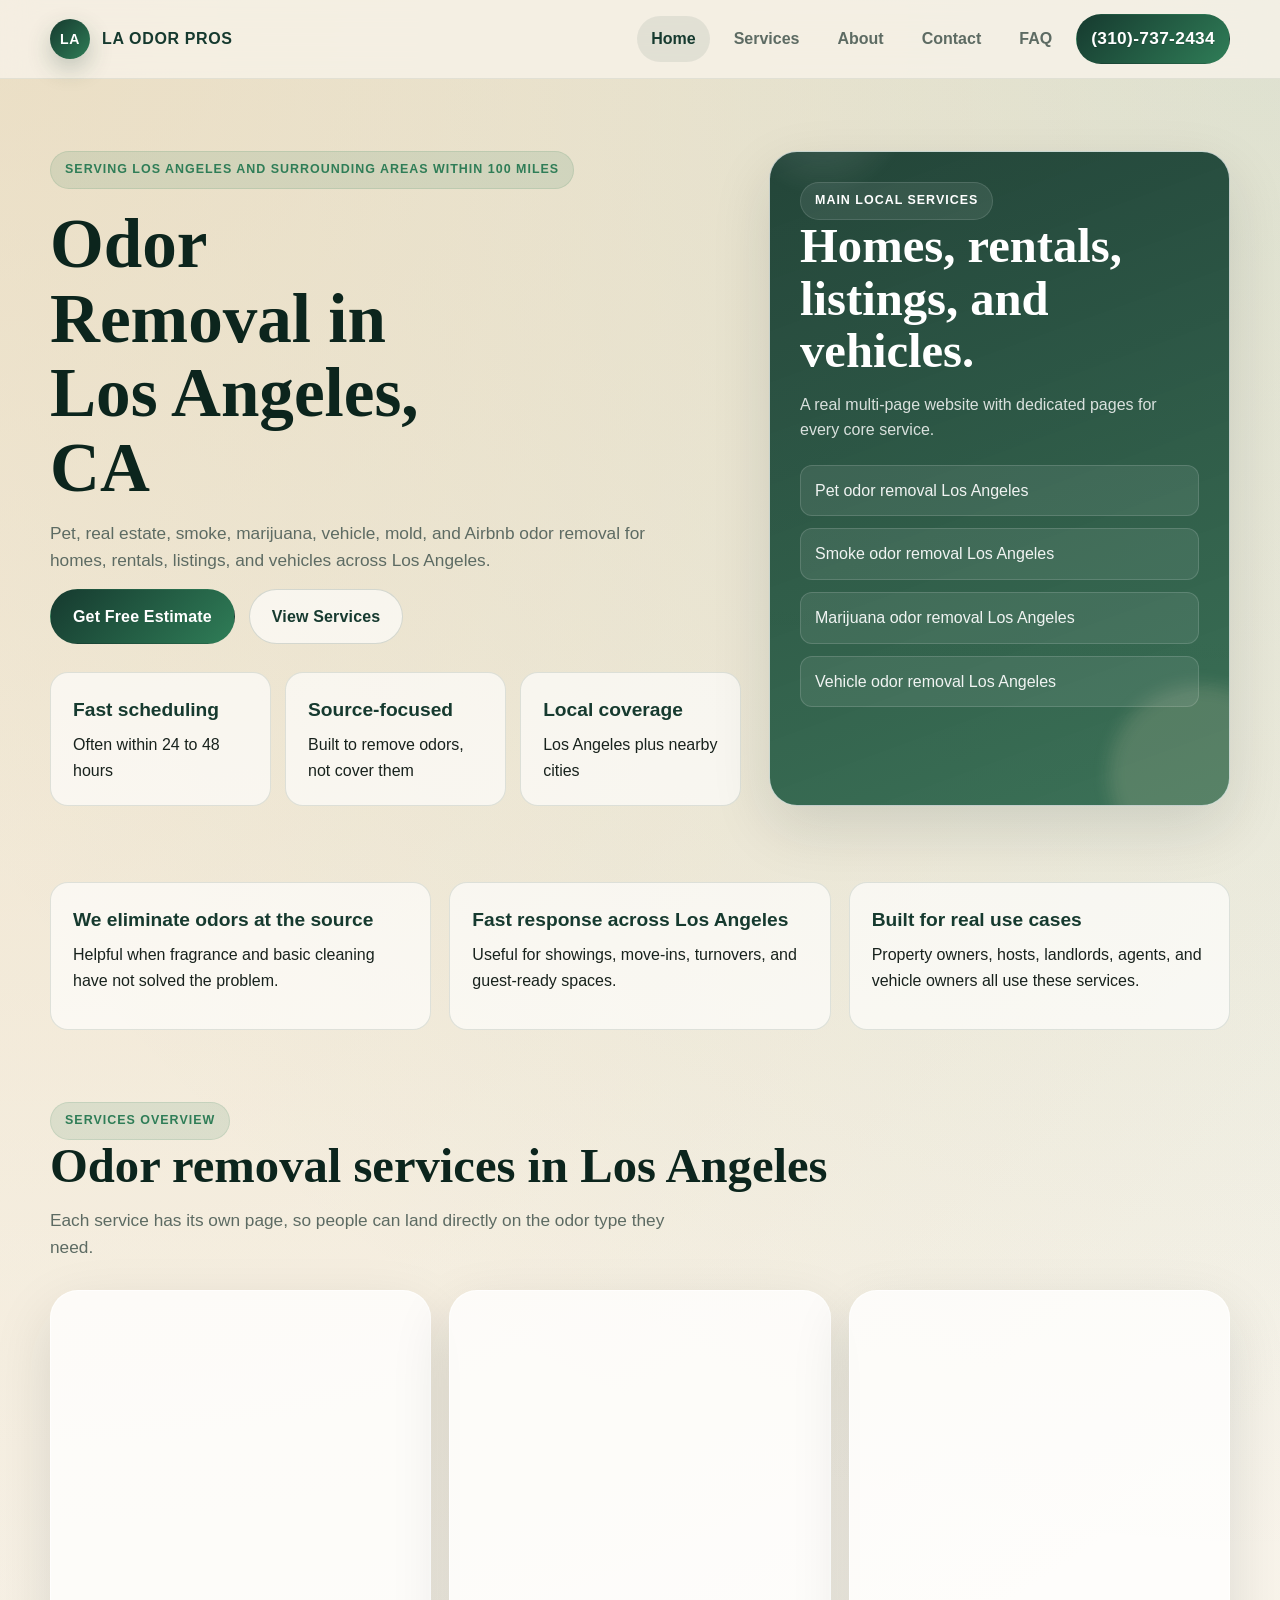
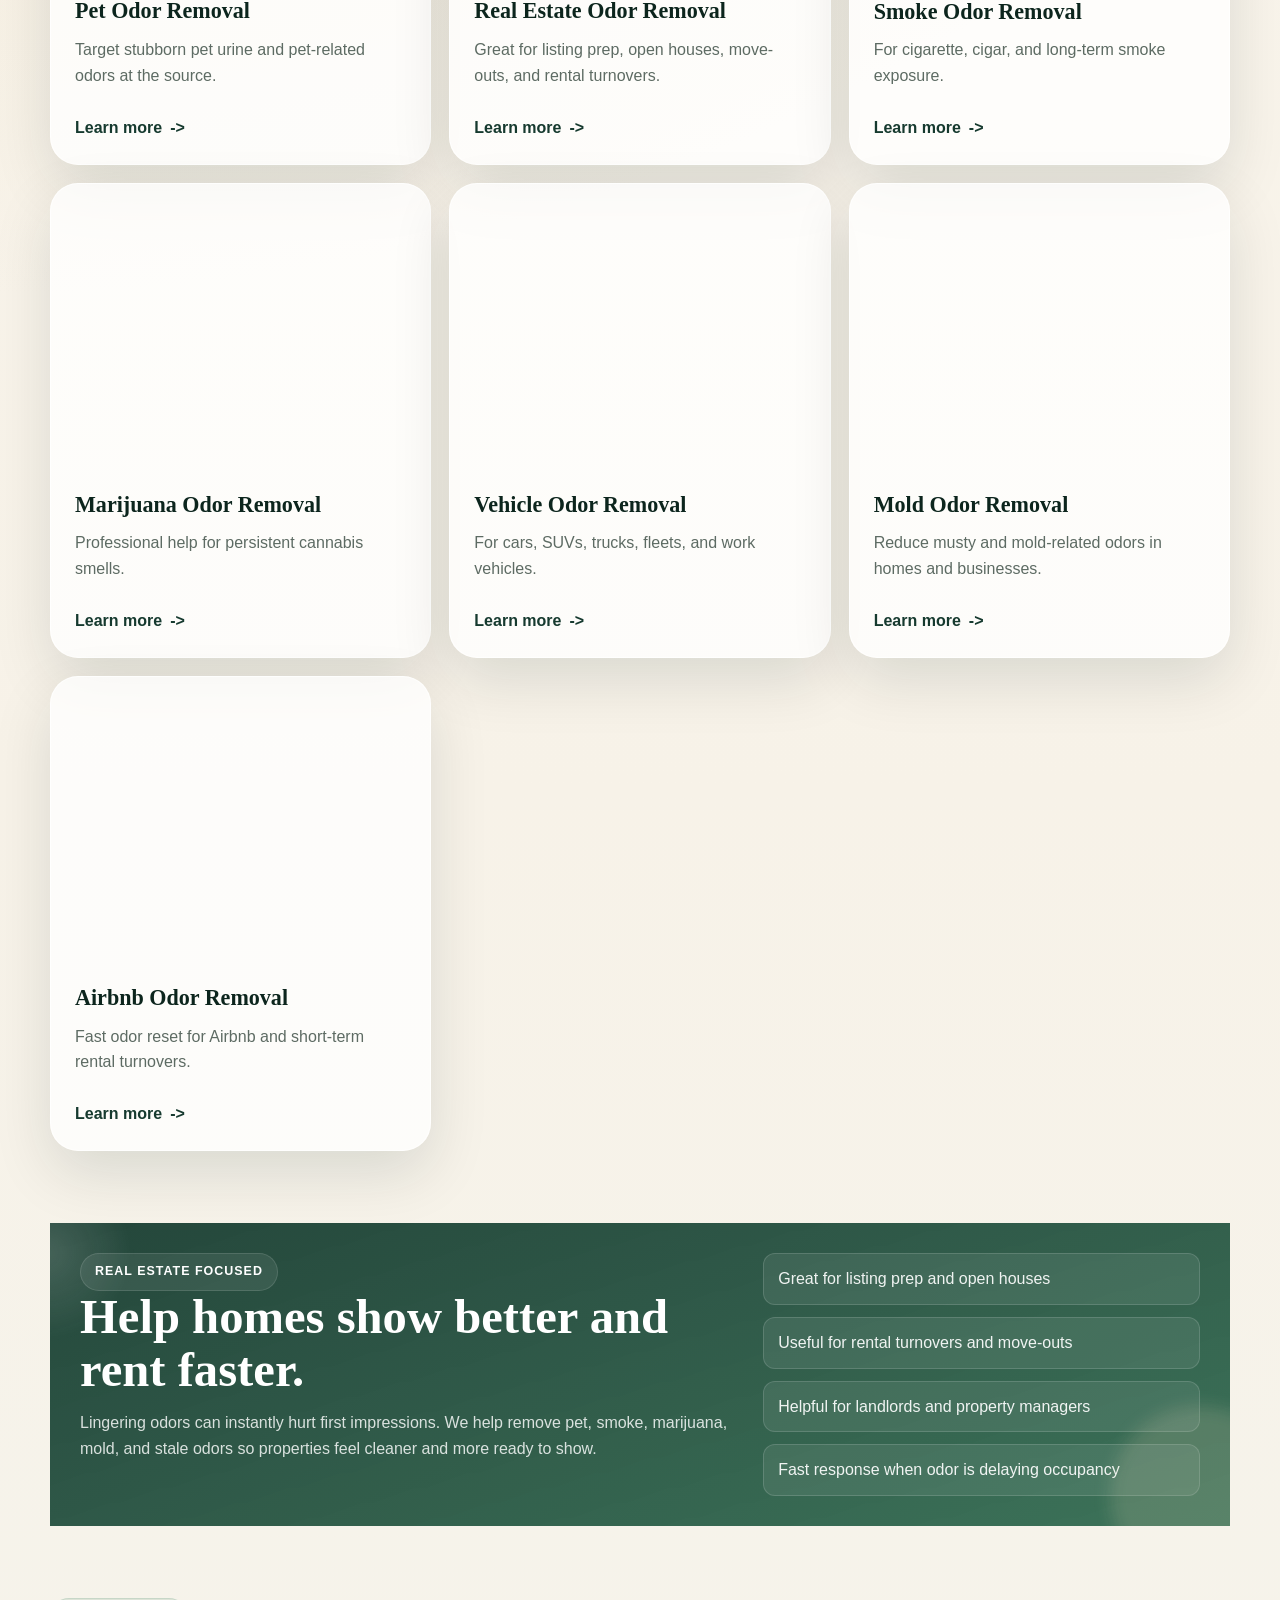
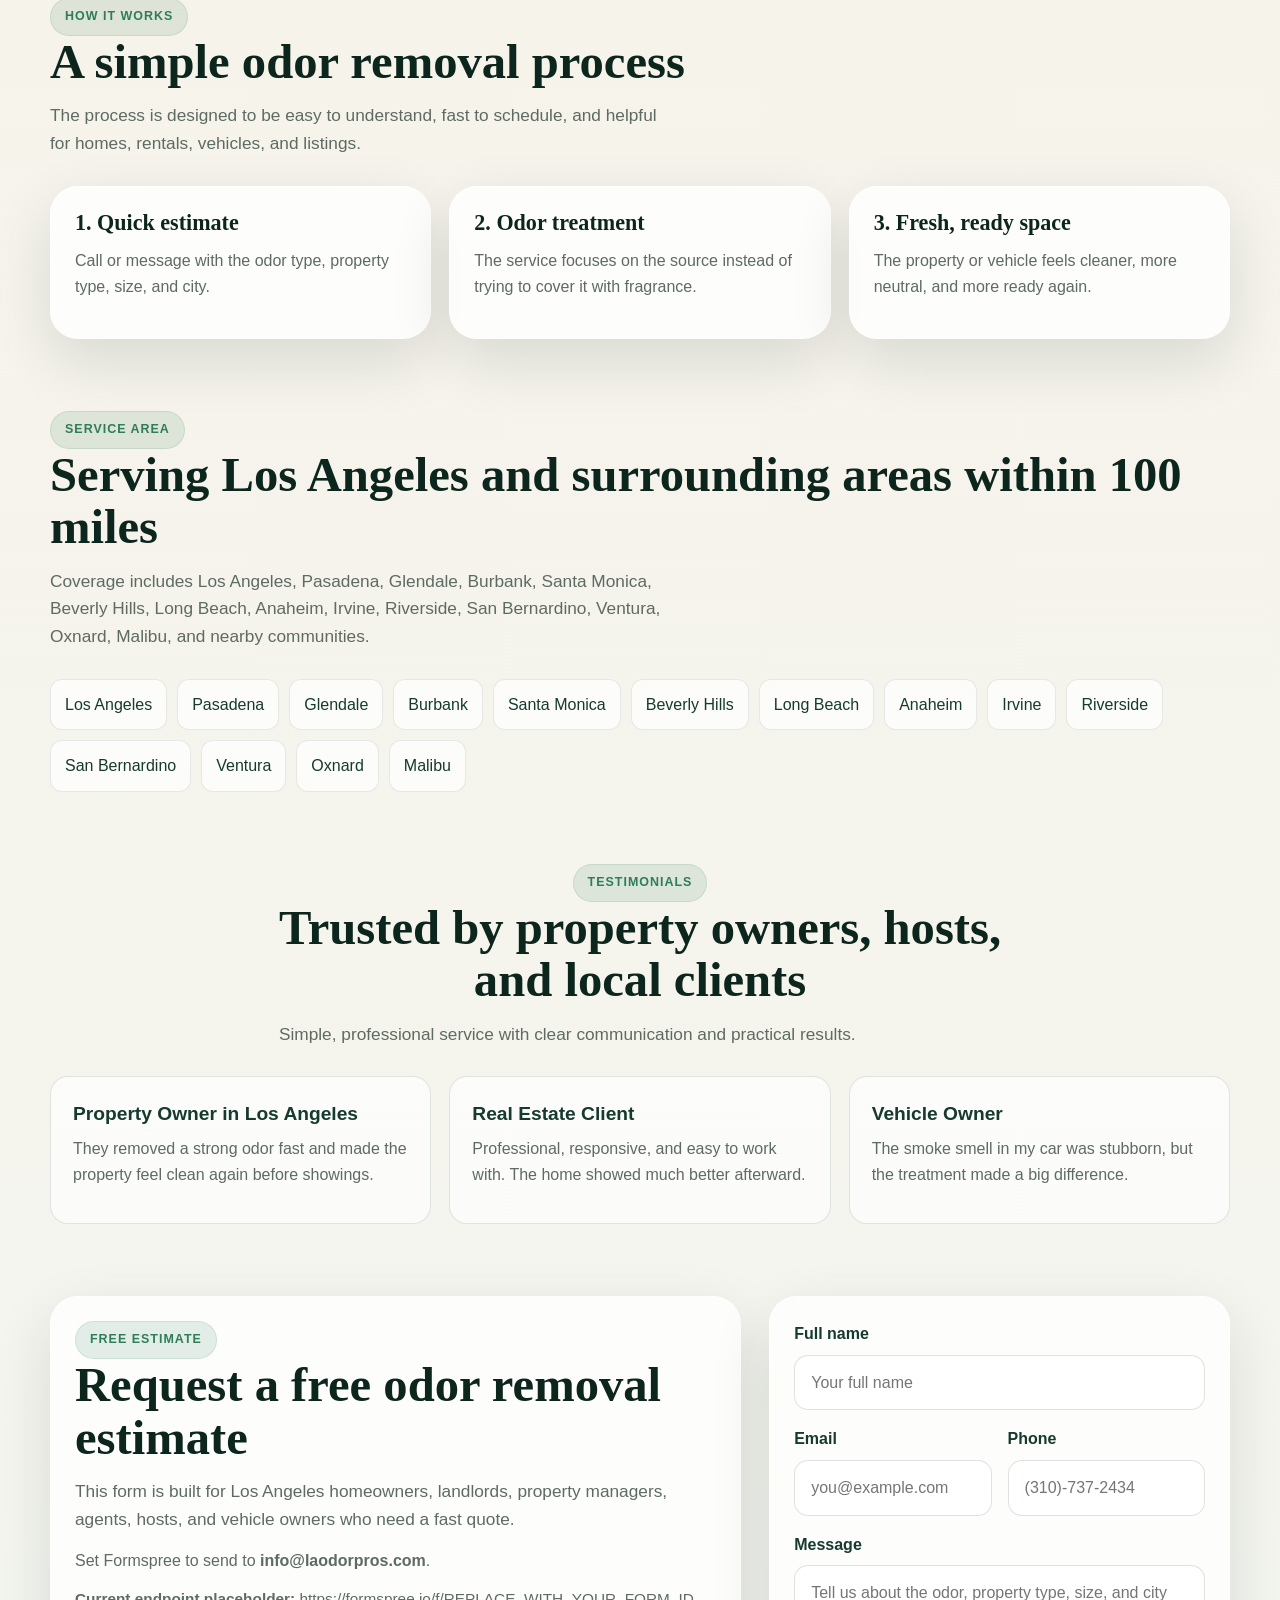
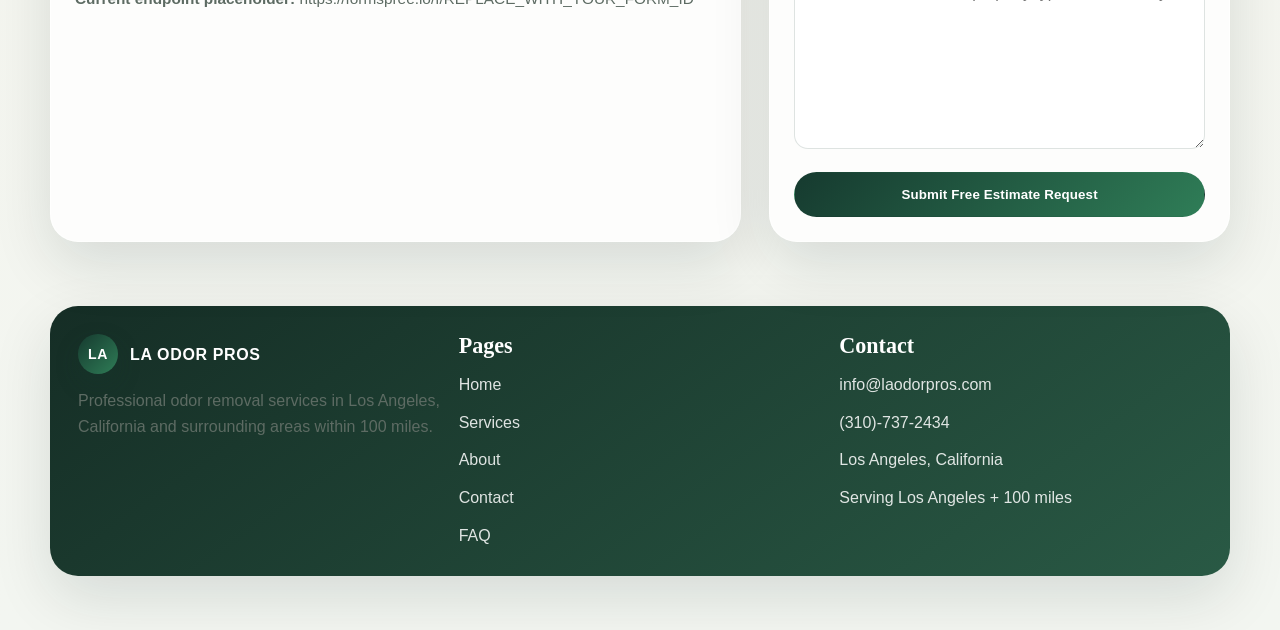
==== index.html @ d94bf58e "Add files via upload" ====
<!DOCTYPE html>
<html lang="en">
<head>
  <meta charset="UTF-8">
  <meta name="viewport" content="width=device-width, initial-scale=1.0">
  <title>Odor Removal Los Angeles | LA Odor Pros</title>
  <meta name="description" content="Professional odor removal in Los Angeles for pet, real estate, smoke, marijuana, vehicle, mold, and Airbnb odor issues.">
  <meta name="robots" content="index,follow,max-image-preview:large,max-snippet:-1,max-video-preview:-1">
  <link rel="canonical" href="https://www.laodorpros.com/">
  <meta property="og:title" content="Odor Removal Los Angeles | LA Odor Pros">
  <meta property="og:description" content="Professional odor removal in Los Angeles for pet, real estate, smoke, marijuana, vehicle, mold, and Airbnb odor issues.">
  <meta property="og:url" content="https://www.laodorpros.com/">
  <meta property="og:type" content="website">
  <meta property="og:locale" content="en_US">
  <meta name="twitter:card" content="summary">
  <link rel="icon" type="image/svg+xml" href="favicon.svg">
  <link rel="stylesheet" href="styles.css">
  <script type="application/ld+json">
    {
      "@context": "https://schema.org",
      "@type": "LocalBusiness",
      "name": "LA Odor Pros",
      "url": "https://www.laodorpros.com/",
      "telephone": "+13107372434",
      "email": "info@laodorpros.com",
      "address": {
        "@type": "PostalAddress",
        "addressLocality": "Los Angeles",
        "addressRegion": "CA",
        "addressCountry": "US"
      },
      "areaServed": [
        "Los Angeles",
        "Pasadena",
        "Glendale",
        "Burbank",
        "Santa Monica",
        "Beverly Hills",
        "Long Beach",
        "Anaheim",
        "Irvine",
        "Riverside",
        "San Bernardino",
        "Ventura",
        "Oxnard",
        "Malibu"
      ]
    }
  </script>
  <script type="application/ld+json">
    {
      "@context": "https://schema.org",
      "@type": "WebSite",
      "name": "LA Odor Pros",
      "url": "https://www.laodorpros.com/"
    }
  </script>
</head>
<body>
  <header class="site-header">
    <div class="container nav-shell">
      <a class="brand" href="index.html">
        <span class="brand-mark">LA</span>
        <span>LA Odor Pros</span>
      </a>
      <button class="menu-toggle" type="button" data-nav-toggle aria-expanded="false" aria-controls="site-nav">Menu</button>
      <nav id="site-nav" class="nav-links" data-nav aria-label="Primary navigation">
        <a class="active" href="index.html">Home</a>
        <a href="services.html">Services</a>
        <a href="about.html">About</a>
        <a href="contact.html">Contact</a>
        <a href="faq.html">FAQ</a>
        <a class="btn btn-primary" href="tel:+13107372434">(310)-737-2434</a>
      </nav>
    </div>
  </header>

  <main>
    <section class="hero">
      <div class="container hero-grid">
        <div>
          <span class="eyebrow">Serving Los Angeles and surrounding areas within 100 miles</span>
          <h1>Odor Removal in Los Angeles, CA</h1>
          <p class="lead">Pet, real estate, smoke, marijuana, vehicle, mold, and Airbnb odor removal for homes, rentals, listings, and vehicles across Los Angeles.</p>
          <div class="cta-row">
            <a class="btn btn-primary" href="contact.html">Get Free Estimate</a>
            <a class="btn btn-secondary" href="services.html">View Services</a>
          </div>
          <div class="metric-row">
            <div class="metric">
              <strong>Fast scheduling</strong>
              <span>Often within 24 to 48 hours</span>
            </div>
            <div class="metric">
              <strong>Source-focused</strong>
              <span>Built to remove odors, not cover them</span>
            </div>
            <div class="metric">
              <strong>Local coverage</strong>
              <span>Los Angeles plus nearby cities</span>
            </div>
          </div>
        </div>
        <aside class="hero-panel">
          <span class="eyebrow" style="background: rgba(255,255,255,0.08); border-color: rgba(255,255,255,0.12); color: #fff;">Main local services</span>
          <h2>Homes, rentals, listings, and vehicles.</h2>
          <p style="color: rgba(255,255,255,0.82);">A real multi-page website with dedicated pages for every core service.</p>
          <div class="panel-stack" style="margin-top: 22px;">
            <div class="panel-pill">Pet odor removal Los Angeles</div>
            <div class="panel-pill">Smoke odor removal Los Angeles</div>
            <div class="panel-pill">Marijuana odor removal Los Angeles</div>
            <div class="panel-pill">Vehicle odor removal Los Angeles</div>
          </div>
        </aside>
      </div>
    </section>

    <section>
      <div class="container trust-grid">
        <div class="trust-card">
          <strong>We eliminate odors at the source</strong>
          <p>Helpful when fragrance and basic cleaning have not solved the problem.</p>
        </div>
        <div class="trust-card">
          <strong>Fast response across Los Angeles</strong>
          <p>Useful for showings, move-ins, turnovers, and guest-ready spaces.</p>
        </div>
        <div class="trust-card">
          <strong>Built for real use cases</strong>
          <p>Property owners, hosts, landlords, agents, and vehicle owners all use these services.</p>
        </div>
      </div>
    </section>

    <section>
      <div class="container">
        <div class="section-head">
          <span class="eyebrow">Services overview</span>
          <h2>Odor removal services in Los Angeles</h2>
          <p class="lead">Each service has its own page, so people can land directly on the odor type they need.</p>
        </div>
        <div class="grid-3">
          <article class="service-card">
            <div class="service-image" style="background-image: url('https://images.unsplash.com/photo-1517849845537-4d257902454a?auto=format&fit=crop&w=1200&q=80');"></div>
            <div class="service-body">
              <h3>Pet Odor Removal</h3>
              <p class="muted">Target stubborn pet urine and pet-related odors at the source.</p>
              <a class="service-link" href="pet-odor-removal-los-angeles.html">Learn more</a>
            </div>
          </article>
          <article class="service-card">
            <div class="service-image" style="background-image: url('https://images.unsplash.com/photo-1505693416388-ac5ce068fe85?auto=format&fit=crop&w=1200&q=80');"></div>
            <div class="service-body">
              <h3>Real Estate Odor Removal</h3>
              <p class="muted">Great for listing prep, open houses, move-outs, and rental turnovers.</p>
              <a class="service-link" href="real-estate-odor-removal-los-angeles.html">Learn more</a>
            </div>
          </article>
          <article class="service-card">
            <div class="service-image" style="background-image: url('https://images.unsplash.com/photo-1484154218962-a197022b5858?auto=format&fit=crop&w=1200&q=80');"></div>
            <div class="service-body">
              <h3>Smoke Odor Removal</h3>
              <p class="muted">For cigarette, cigar, and long-term smoke exposure.</p>
              <a class="service-link" href="smoke-odor-removal-los-angeles.html">Learn more</a>
            </div>
          </article>
          <article class="service-card">
            <div class="service-image" style="background-image: url('https://images.unsplash.com/photo-1603909223429-69bb7101f420?auto=format&fit=crop&w=1200&q=80');"></div>
            <div class="service-body">
              <h3>Marijuana Odor Removal</h3>
              <p class="muted">Professional help for persistent cannabis smells.</p>
              <a class="service-link" href="marijuana-odor-removal-los-angeles.html">Learn more</a>
            </div>
          </article>
          <article class="service-card">
            <div class="service-image" style="background-image: url('https://images.unsplash.com/photo-1494976388531-d1058494cdd8?auto=format&fit=crop&w=1200&q=80');"></div>
            <div class="service-body">
              <h3>Vehicle Odor Removal</h3>
              <p class="muted">For cars, SUVs, trucks, fleets, and work vehicles.</p>
              <a class="service-link" href="vehicle-odor-removal-los-angeles.html">Learn more</a>
            </div>
          </article>
          <article class="service-card">
            <div class="service-image" style="background-image: url('https://images.unsplash.com/photo-1581578731548-c64695cc6952?auto=format&fit=crop&w=1200&q=80');"></div>
            <div class="service-body">
              <h3>Mold Odor Removal</h3>
              <p class="muted">Reduce musty and mold-related odors in homes and businesses.</p>
              <a class="service-link" href="mold-odor-removal-los-angeles.html">Learn more</a>
            </div>
          </article>
          <article class="service-card">
            <div class="service-image" style="background-image: url('https://images.unsplash.com/photo-1505691938895-1758d7feb511?auto=format&fit=crop&w=1200&q=80');"></div>
            <div class="service-body">
              <h3>Airbnb Odor Removal</h3>
              <p class="muted">Fast odor reset for Airbnb and short-term rental turnovers.</p>
              <a class="service-link" href="airbnb-short-term-rental-odor-removal-los-angeles.html">Learn more</a>
            </div>
          </article>
        </div>
      </div>
    </section>

    <section>
      <div class="container cta-band">
        <div class="grid-2">
          <div>
            <span class="eyebrow" style="background: rgba(255,255,255,0.08); border-color: rgba(255,255,255,0.12); color: #fff;">Real estate focused</span>
            <h2>Help homes show better and rent faster.</h2>
            <p style="color: rgba(255,255,255,0.82);">Lingering odors can instantly hurt first impressions. We help remove pet, smoke, marijuana, mold, and stale odors so properties feel cleaner and more ready to show.</p>
          </div>
          <div class="panel-stack">
            <div class="panel-pill">Great for listing prep and open houses</div>
            <div class="panel-pill">Useful for rental turnovers and move-outs</div>
            <div class="panel-pill">Helpful for landlords and property managers</div>
            <div class="panel-pill">Fast response when odor is delaying occupancy</div>
          </div>
        </div>
      </div>
    </section>

    <section>
      <div class="container">
        <div class="section-head">
          <span class="eyebrow">How it works</span>
          <h2>A simple odor removal process</h2>
          <p class="lead">The process is designed to be easy to understand, fast to schedule, and helpful for homes, rentals, vehicles, and listings.</p>
        </div>
        <div class="steps-grid">
          <div class="step-card">
            <h3>1. Quick estimate</h3>
            <p>Call or message with the odor type, property type, size, and city.</p>
          </div>
          <div class="step-card">
            <h3>2. Odor treatment</h3>
            <p>The service focuses on the source instead of trying to cover it with fragrance.</p>
          </div>
          <div class="step-card">
            <h3>3. Fresh, ready space</h3>
            <p>The property or vehicle feels cleaner, more neutral, and more ready again.</p>
          </div>
        </div>
      </div>
    </section>

    <section>
      <div class="container">
        <div class="section-head">
          <span class="eyebrow">Service area</span>
          <h2>Serving Los Angeles and surrounding areas within 100 miles</h2>
          <p class="lead">Coverage includes Los Angeles, Pasadena, Glendale, Burbank, Santa Monica, Beverly Hills, Long Beach, Anaheim, Irvine, Riverside, San Bernardino, Ventura, Oxnard, Malibu, and nearby communities.</p>
        </div>
        <div class="pills">
          <span class="pill">Los Angeles</span>
          <span class="pill">Pasadena</span>
          <span class="pill">Glendale</span>
          <span class="pill">Burbank</span>
          <span class="pill">Santa Monica</span>
          <span class="pill">Beverly Hills</span>
          <span class="pill">Long Beach</span>
          <span class="pill">Anaheim</span>
          <span class="pill">Irvine</span>
          <span class="pill">Riverside</span>
          <span class="pill">San Bernardino</span>
          <span class="pill">Ventura</span>
          <span class="pill">Oxnard</span>
          <span class="pill">Malibu</span>
        </div>
      </div>
    </section>

    <section>
      <div class="container">
        <div class="section-head center">
          <span class="eyebrow">Testimonials</span>
          <h2>Trusted by property owners, hosts, and local clients</h2>
          <p class="lead">Simple, professional service with clear communication and practical results.</p>
        </div>
        <div class="testimonial-grid">
          <div class="testimonial">
            <strong>Property Owner in Los Angeles</strong>
            <p>They removed a strong odor fast and made the property feel clean again before showings.</p>
          </div>
          <div class="testimonial">
            <strong>Real Estate Client</strong>
            <p>Professional, responsive, and easy to work with. The home showed much better afterward.</p>
          </div>
          <div class="testimonial">
            <strong>Vehicle Owner</strong>
            <p>The smoke smell in my car was stubborn, but the treatment made a big difference.</p>
          </div>
        </div>
      </div>
    </section>

    <section>
      <div class="container contact-grid">
        <div class="contact-card">
          <span class="eyebrow">Free estimate</span>
          <h2>Request a free odor removal estimate</h2>
          <p class="lead">This form is built for Los Angeles homeowners, landlords, property managers, agents, hosts, and vehicle owners who need a fast quote.</p>
          <p class="muted">Set Formspree to send to <strong>info@laodorpros.com</strong>.</p>
          <p class="form-note"><strong>Current endpoint placeholder:</strong> https://formspree.io/f/REPLACE_WITH_YOUR_FORM_ID</p>
        </div>
        <div class="contact-card">
          <form id="estimateForm">
            <input type="hidden" name="_subject" value="New Free Estimate Request - LA Odor Pros">
            <div>
              <label for="fullName">Full name</label>
              <input id="fullName" name="fullName" type="text" required placeholder="Your full name">
            </div>
            <div class="field-grid">
              <div>
                <label for="email">Email</label>
                <input id="email" name="email" type="email" required placeholder="you@example.com">
              </div>
              <div>
                <label for="phone">Phone</label>
                <input id="phone" name="phone" type="tel" required placeholder="(310)-737-2434">
              </div>
            </div>
            <div>
              <label for="message">Message</label>
              <textarea id="message" name="message" rows="6" required placeholder="Tell us about the odor, property type, size, and city"></textarea>
            </div>
            <button type="submit" id="submitBtn" class="btn btn-primary">Submit Free Estimate Request</button>
            <p id="formSuccess" class="status status-success" hidden>Thanks. Your estimate request was sent successfully.</p>
            <p id="formError" class="status status-error" hidden></p>
          </form>
        </div>
      </div>
    </section>
  </main>

  <footer class="footer-shell">
    <div class="container">
      <div class="footer-card">
        <div class="footer-grid">
          <div>
            <div class="brand">
              <span class="brand-mark">LA</span>
              <span>LA Odor Pros</span>
            </div>
            <p style="margin-top: 14px;">Professional odor removal services in Los Angeles, California and surrounding areas within 100 miles.</p>
          </div>
          <div>
            <h3>Pages</h3>
            <div class="footer-links">
              <a href="index.html">Home</a>
              <a href="services.html">Services</a>
              <a href="about.html">About</a>
              <a href="contact.html">Contact</a>
              <a href="faq.html">FAQ</a>
            </div>
          </div>
          <div>
            <h3>Contact</h3>
            <div class="footer-links">
              <a href="mailto:info@laodorpros.com">info@laodorpros.com</a>
              <a href="tel:+13107372434">(310)-737-2434</a>
              <span>Los Angeles, California</span>
              <span>Serving Los Angeles + 100 miles</span>
            </div>
          </div>
        </div>
      </div>
    </div>
  </footer>

  <script src="script.js"></script>
</body>
</html>
---- styles.css ----
:root {
  --forest: #163a2f;
  --forest-deep: #0c251d;
  --moss: #2f7d57;
  --sage: #dfe9df;
  --cream: #f7f2e8;
  --sand: #e8d9bb;
  --ink: #18221d;
  --muted: #5d6b63;
  --line: rgba(22, 58, 47, 0.12);
  --card: rgba(255, 255, 255, 0.78);
  --shadow: 0 22px 60px rgba(12, 37, 29, 0.12);
  --radius-lg: 28px;
  --radius-md: 18px;
  --radius-sm: 12px;
  --max: 1180px;
  --ease-out-soft: cubic-bezier(0.22, 1, 0.36, 1);
  --ease-spring: cubic-bezier(0.2, 0.8, 0.2, 1);
}

* {
  box-sizing: border-box;
}

html {
  scroll-behavior: smooth;
}

body {
  margin: 0;
  font-family: "Avenir Next", "Trebuchet MS", "Segoe UI", sans-serif;
  color: var(--ink);
  background:
    radial-gradient(circle at top left, rgba(232, 217, 187, 0.8), transparent 34%),
    radial-gradient(circle at top right, rgba(47, 125, 87, 0.16), transparent 28%),
    linear-gradient(180deg, #fbf7ef 0%, #f7f2e8 44%, #f3f6f1 100%);
  line-height: 1.6;
  overflow-x: hidden;
}

img {
  max-width: 100%;
  display: block;
}

a {
  color: inherit;
  text-decoration: none;
}

.container {
  width: min(calc(100% - 32px), var(--max));
  margin: 0 auto;
}

.site-header {
  position: sticky;
  top: 0;
  z-index: 20;
  backdrop-filter: blur(16px);
  background: rgba(247, 242, 232, 0.82);
  border-bottom: 1px solid rgba(22, 58, 47, 0.08);
  transition: background-color 0.35s ease, box-shadow 0.35s ease, border-color 0.35s ease;
}

.site-header.is-scrolled {
  background: rgba(247, 242, 232, 0.94);
  border-bottom-color: rgba(22, 58, 47, 0.12);
  box-shadow: 0 18px 32px rgba(12, 37, 29, 0.08);
}

.nav-shell {
  display: flex;
  align-items: center;
  justify-content: space-between;
  gap: 20px;
  min-height: 78px;
  position: relative;
}

.brand {
  display: inline-flex;
  align-items: center;
  gap: 12px;
  font-weight: 800;
  letter-spacing: 0.04em;
  text-transform: uppercase;
  color: var(--forest);
}

.brand-mark {
  width: 40px;
  height: 40px;
  display: grid;
  place-items: center;
  border-radius: 50%;
  background: linear-gradient(135deg, var(--forest), var(--moss));
  color: #fff;
  font-size: 0.88rem;
  box-shadow: 0 10px 24px rgba(22, 58, 47, 0.24);
  transition: transform 0.45s var(--ease-spring), box-shadow 0.45s ease;
}

.brand:hover .brand-mark,
.brand:focus-visible .brand-mark {
  transform: rotate(-8deg) scale(1.06);
  box-shadow: 0 16px 32px rgba(22, 58, 47, 0.22);
}

.menu-toggle {
  display: none;
  border: 0;
  background: rgba(22, 58, 47, 0.08);
  color: var(--forest);
  padding: 10px 14px;
  border-radius: 999px;
  font-weight: 700;
  cursor: pointer;
}

.nav-links {
  display: flex;
  align-items: center;
  gap: 10px;
  flex-wrap: wrap;
  transition: transform 0.3s var(--ease-out-soft), opacity 0.3s ease;
}

.nav-links a {
  padding: 10px 14px;
  border-radius: 999px;
  color: var(--muted);
  font-weight: 600;
  transition: background-color 0.25s ease, color 0.25s ease, transform 0.25s ease;
}

.nav-links a:hover,
.nav-links a:focus-visible,
.nav-links a.active {
  background: rgba(22, 58, 47, 0.08);
  color: var(--forest);
  outline: none;
}

.nav-links a:hover,
.nav-links a:focus-visible {
  transform: translateY(-1px);
}

.btn {
  display: inline-flex;
  align-items: center;
  justify-content: center;
  gap: 10px;
  border: 1px solid transparent;
  border-radius: 999px;
  padding: 14px 22px;
  font-weight: 800;
  letter-spacing: 0.01em;
  transition: transform 0.3s var(--ease-spring), box-shadow 0.3s ease, background-color 0.3s ease, border-color 0.3s ease;
  cursor: pointer;
  position: relative;
  overflow: hidden;
}

.btn:hover,
.btn:focus-visible {
  transform: translateY(-2px) scale(1.01);
  box-shadow: 0 12px 24px rgba(22, 58, 47, 0.12);
  outline: none;
}

.btn::after {
  content: "";
  position: absolute;
  inset: 0;
  background: linear-gradient(110deg, transparent 0%, rgba(255, 255, 255, 0.32) 45%, transparent 100%);
  transform: translateX(-130%);
  transition: transform 0.8s var(--ease-out-soft);
}

.btn:hover::after,
.btn:focus-visible::after {
  transform: translateX(130%);
}

.btn-primary {
  background: linear-gradient(135deg, var(--forest), var(--moss));
  color: #fff;
}

.nav-links .btn-primary {
  color: #fff;
  font-size: 1.08rem;
  font-weight: 900;
  letter-spacing: 0.02em;
  text-shadow: 0 1px 0 rgba(12, 37, 29, 0.28);
}

.btn-secondary,
.btn-outline {
  border-color: rgba(22, 58, 47, 0.16);
  color: var(--forest);
  background: rgba(255, 255, 255, 0.64);
}

.btn-light {
  color: var(--forest-deep);
  background: #fff;
}

.hero {
  padding: 72px 0 40px;
  position: relative;
}

.page-hero {
  padding: 64px 0 28px;
}

.hero-grid,
.about-grid,
.contact-grid,
.focus-grid,
.grid-2 {
  display: grid;
  gap: 28px;
  grid-template-columns: 1.2fr 0.8fr;
  align-items: stretch;
}

.grid-3,
.trust-grid,
.steps-grid,
.testimonial-grid,
.footer-grid {
  display: grid;
  gap: 18px;
  grid-template-columns: repeat(3, minmax(0, 1fr));
}

.service-detail-grid,
.faq-grid {
  display: grid;
  gap: 18px;
  grid-template-columns: repeat(2, minmax(0, 1fr));
}

.eyebrow {
  display: inline-flex;
  padding: 8px 14px;
  border-radius: 999px;
  background: rgba(47, 125, 87, 0.12);
  border: 1px solid rgba(47, 125, 87, 0.12);
  color: var(--moss);
  font-size: 0.78rem;
  font-weight: 800;
  letter-spacing: 0.08em;
  text-transform: uppercase;
}

h1,
h2,
h3 {
  margin: 0 0 14px;
  font-family: "Iowan Old Style", "Palatino Linotype", "Book Antiqua", serif;
  line-height: 1.08;
  color: var(--forest-deep);
}

h1 {
  font-size: clamp(2.8rem, 5.4vw, 5.2rem);
  max-width: 12ch;
  margin-top: 18px;
}

h2 {
  font-size: clamp(2rem, 3.8vw, 3.4rem);
}

h3 {
  font-size: 1.38rem;
}

p {
  margin: 0 0 14px;
}

.lead {
  font-size: 1.08rem;
  color: var(--muted);
  max-width: 64ch;
}

.muted,
.small {
  color: var(--muted);
}

.small {
  font-size: 0.95rem;
}

.center {
  text-align: center;
}

.cta-row {
  display: flex;
  gap: 14px;
  flex-wrap: wrap;
}

.metric-row {
  margin-top: 28px;
  display: grid;
  gap: 14px;
  grid-template-columns: repeat(3, minmax(0, 1fr));
}

.metric,
.service-stat,
.trust-card,
.testimonial,
.focus-note,
.dark-card {
  padding: 22px;
  border-radius: var(--radius-md);
  border: 1px solid var(--line);
  background: rgba(255, 255, 255, 0.64);
  transition: transform 0.35s var(--ease-spring), box-shadow 0.35s ease, border-color 0.35s ease;
}

.metric strong,
.service-stat strong,
.trust-card strong,
.testimonial strong {
  display: block;
  font-size: 1.2rem;
  color: var(--forest);
  margin-bottom: 6px;
}

.hero-panel,
.glass-card,
.contact-card,
.service-card,
.faq-item,
.step-card,
.service-section,
.info-box,
.contact-box,
.card {
  background: var(--card);
  border: 1px solid rgba(255, 255, 255, 0.72);
  border-radius: var(--radius-lg);
  box-shadow: var(--shadow);
}

.hero-panel,
.focus-band,
.cta-band,
.dark {
  background:
    linear-gradient(160deg, rgba(22, 58, 47, 0.94), rgba(35, 97, 69, 0.88)),
    linear-gradient(180deg, rgba(255, 255, 255, 0.08), rgba(255, 255, 255, 0));
  color: rgba(255, 255, 255, 0.92);
}

.hero-panel,
.focus-band,
.cta-band {
  padding: 30px;
  overflow: hidden;
  position: relative;
  isolation: isolate;
}

.hero-panel::after,
.focus-band::after,
.cta-band::after {
  content: "";
  position: absolute;
  inset: auto -60px -60px auto;
  width: 180px;
  height: 180px;
  border-radius: 50%;
  background: rgba(232, 217, 187, 0.16);
  filter: blur(8px);
  animation: driftOrb 10s ease-in-out infinite alternate;
}

.hero-panel::before,
.focus-band::before,
.cta-band::before {
  content: "";
  position: absolute;
  inset: -20% auto auto -8%;
  width: 180px;
  height: 180px;
  border-radius: 50%;
  background: radial-gradient(circle, rgba(255, 255, 255, 0.15), transparent 68%);
  filter: blur(4px);
  animation: driftOrb 12s ease-in-out infinite alternate-reverse;
  z-index: -1;
}

.hero-panel h2,
.focus-band h2,
.cta-band h2,
.dark h2 {
  color: #fff;
}

.panel-stack,
.service-points,
.checklist,
.footer-links,
.pills {
  display: grid;
  gap: 12px;
}

.panel-pill,
.service-chip,
.pill {
  padding: 12px 14px;
  border-radius: var(--radius-sm);
  border: 1px solid rgba(255, 255, 255, 0.14);
  background: rgba(255, 255, 255, 0.08);
}

section {
  padding: 36px 0;
}

.section-head {
  margin-bottom: 28px;
}

.section-head.center {
  text-align: center;
  max-width: 760px;
  margin-inline: auto;
  margin-bottom: 28px;
}

.service-card,
.card {
  overflow: hidden;
  transition: transform 0.4s var(--ease-spring), box-shadow 0.4s ease, border-color 0.4s ease;
}

.service-image,
.card img,
.contact-image {
  aspect-ratio: 4 / 3;
  background-size: cover;
  background-position: center;
  transition: transform 0.6s var(--ease-out-soft), filter 0.6s ease;
}

.service-body,
.card-body,
.step-card,
.faq-item,
.contact-card,
.contact-box,
.info-box,
.service-section {
  padding: 24px;
}

.service-link {
  margin-top: 12px;
  display: inline-flex;
  align-items: center;
  gap: 8px;
  color: var(--forest);
  font-weight: 800;
  transition: gap 0.25s ease, color 0.25s ease;
}

.service-link::after {
  content: "->";
  transition: transform 0.25s ease;
}

.focus-band {
  border-radius: var(--radius-lg);
  box-shadow: var(--shadow);
}

.service-section p,
.faq-item p,
.step-card p,
.testimonial p,
.contact-card p,
.focus-note p,
footer p,
.info-box p,
.contact-box p,
.dark-card {
  color: var(--muted);
}

.service-points div,
.checklist div,
.check {
  padding: 14px 16px;
  background: rgba(47, 125, 87, 0.08);
  border-radius: var(--radius-sm);
  border: 1px solid rgba(47, 125, 87, 0.1);
}

.metric:hover,
.service-stat:hover,
.trust-card:hover,
.testimonial:hover,
.focus-note:hover,
.dark-card:hover,
.service-card:hover,
.card:hover,
.faq-item:hover,
.step-card:hover,
.service-section:hover,
.info-box:hover,
.contact-box:hover,
.contact-card:hover {
  transform: translateY(-6px);
  box-shadow: 0 26px 48px rgba(12, 37, 29, 0.14);
  border-color: rgba(47, 125, 87, 0.22);
}

.service-card:hover .service-image,
.card:hover img,
.contact-box:hover .contact-image {
  transform: scale(1.04);
  filter: saturate(1.05);
}

.service-card:hover .service-link,
.service-section:hover .service-link {
  gap: 12px;
}

.service-card:hover .service-link::after,
.service-section:hover .service-link::after {
  transform: translateX(3px);
}

.area-list,
.pills {
  display: flex;
  flex-wrap: wrap;
  gap: 10px;
}

.pill {
  border-color: rgba(22, 58, 47, 0.1);
  background: rgba(255, 255, 255, 0.72);
  color: var(--forest);
  transition: transform 0.25s ease, background-color 0.25s ease, border-color 0.25s ease;
}

.pill:hover {
  transform: translateY(-2px);
  background: rgba(47, 125, 87, 0.12);
  border-color: rgba(47, 125, 87, 0.2);
}

details {
  border-radius: var(--radius-md);
  overflow: hidden;
}

details summary {
  list-style: none;
  cursor: pointer;
  font-weight: 800;
  color: var(--forest-deep);
  display: flex;
  justify-content: space-between;
  gap: 20px;
  align-items: center;
}

details summary::-webkit-details-marker {
  display: none;
}

details summary::after {
  content: "+";
  width: 28px;
  height: 28px;
  display: grid;
  place-items: center;
  border-radius: 50%;
  background: rgba(47, 125, 87, 0.12);
  color: var(--moss);
  flex-shrink: 0;
}

details[open] summary::after {
  content: "-";
}

.faq-item p {
  margin-top: 14px;
}

form {
  display: grid;
  gap: 16px;
}

.field-grid,
.form-grid {
  display: grid;
  gap: 16px;
  grid-template-columns: repeat(2, minmax(0, 1fr));
}

label {
  display: block;
  font-weight: 700;
  color: var(--forest);
  margin-bottom: 8px;
}

input,
textarea {
  width: 100%;
  border: 1px solid rgba(22, 58, 47, 0.14);
  border-radius: 14px;
  padding: 14px 16px;
  font: inherit;
  color: var(--ink);
  background: rgba(255, 255, 255, 0.9);
  transition: border-color 0.25s ease, box-shadow 0.25s ease, transform 0.25s ease;
}

input:focus,
textarea:focus {
  outline: 2px solid rgba(47, 125, 87, 0.18);
  border-color: rgba(47, 125, 87, 0.36);
  transform: translateY(-1px);
}

.form-note,
.status {
  font-size: 0.96rem;
  color: var(--muted);
}

.status-success {
  color: #1b6b41;
}

.status-error {
  color: #a33131;
}

.footer-shell {
  padding: 28px 0 54px;
}

.footer-card {
  padding: 28px;
  border-radius: var(--radius-lg);
  background: linear-gradient(145deg, rgba(12, 37, 29, 0.96), rgba(24, 76, 54, 0.92));
  color: rgba(255, 255, 255, 0.86);
  box-shadow: var(--shadow);
}

.hero > .container,
.page-hero > .container,
main > section:nth-of-type(1) .section-head,
main > section:nth-of-type(1) .grid-2,
main > section:nth-of-type(1) .about-grid,
main > section:nth-of-type(1) .contact-grid {
  animation: pageLift 0.9s var(--ease-out-soft) both;
}

.hero .eyebrow,
.page-hero .eyebrow {
  animation: riseFade 0.75s 0.08s var(--ease-out-soft) both;
}

.hero h1,
.page-hero h1 {
  animation: riseFade 0.85s 0.16s var(--ease-out-soft) both;
}

.hero .lead,
.page-hero .lead {
  animation: riseFade 0.85s 0.24s var(--ease-out-soft) both;
}

.hero .cta-row,
.page-hero .cta-row,
.hero .metric-row {
  animation: riseFade 0.9s 0.32s var(--ease-out-soft) both;
}

.hero-panel,
.info-box,
.glass-card {
  animation: panelFloatIn 0.95s 0.2s var(--ease-spring) both;
}

.reveal-on-scroll {
  opacity: 0;
  transform: translateY(34px) scale(0.985);
  transition:
    opacity 0.7s var(--ease-out-soft),
    transform 0.7s var(--ease-out-soft);
  transition-delay: calc(var(--stagger-index, 0) * 70ms);
}

.reveal-on-scroll.is-visible {
  opacity: 1;
  transform: translateY(0) scale(1);
}

@keyframes riseFade {
  from {
    opacity: 0;
    transform: translateY(28px);
  }

  to {
    opacity: 1;
    transform: translateY(0);
  }
}

@keyframes pageLift {
  from {
    opacity: 0;
    transform: translateY(18px);
  }

  to {
    opacity: 1;
    transform: translateY(0);
  }
}

@keyframes panelFloatIn {
  from {
    opacity: 0;
    transform: translateY(34px) scale(0.96);
  }

  to {
    opacity: 1;
    transform: translateY(0) scale(1);
  }
}

@keyframes driftOrb {
  from {
    transform: translate3d(-10px, -8px, 0) scale(0.96);
  }

  to {
    transform: translate3d(18px, 14px, 0) scale(1.08);
  }
}

.footer-card h3,
.footer-card .brand {
  color: #fff;
}

.footer-links a,
.footer-links span {
  color: rgba(255, 255, 255, 0.86);
}

.footer-links a:hover,
.footer-links a:focus-visible {
  color: #fff;
  outline: none;
}

.sr-only {
  position: absolute;
  width: 1px;
  height: 1px;
  padding: 0;
  margin: -1px;
  overflow: hidden;
  clip: rect(0, 0, 0, 0);
  white-space: nowrap;
  border: 0;
}

@media (max-width: 980px) {
  .hero-grid,
  .about-grid,
  .contact-grid,
  .focus-grid,
  .grid-2,
  .grid-3,
  .service-detail-grid,
  .faq-grid,
  .trust-grid,
  .steps-grid,
  .testimonial-grid,
  .footer-grid {
    grid-template-columns: 1fr;
  }

  .metric-row,
  .field-grid,
  .form-grid {
    grid-template-columns: 1fr;
  }

  .menu-toggle {
    display: inline-flex;
  }

  .nav-links {
    position: absolute;
    left: 16px;
    right: 16px;
    top: calc(100% + 10px);
    padding: 14px;
    border-radius: 24px;
    background: rgba(247, 242, 232, 0.98);
    border: 1px solid rgba(22, 58, 47, 0.08);
    box-shadow: var(--shadow);
    flex-direction: column;
    align-items: stretch;
    display: none;
    opacity: 0;
    transform: translateY(-10px) scale(0.98);
  }

  .nav-links.open {
    display: flex;
    opacity: 1;
    transform: translateY(0) scale(1);
  }

  .nav-links a,
  .nav-links .btn {
    width: 100%;
    justify-content: center;
  }
}

@media (prefers-reduced-motion: reduce) {
  html {
    scroll-behavior: auto;
  }

  *,
  *::before,
  *::after {
    animation: none !important;
    transition-duration: 0.01ms !important;
    transition-delay: 0ms !important;
  }

  .reveal-on-scroll {
    opacity: 1;
    transform: none;
  }
}

@media (max-width: 640px) {
  .hero,
  .page-hero {
    padding-top: 42px;
  }

  section {
    padding: 28px 0;
  }

  .hero-panel,
  .service-section,
  .focus-band,
  .cta-band,
  .footer-card,
  .contact-card,
  .service-body,
  .step-card,
  .faq-item,
  .card-body,
  .contact-box,
  .info-box {
    padding: 22px;
  }
}
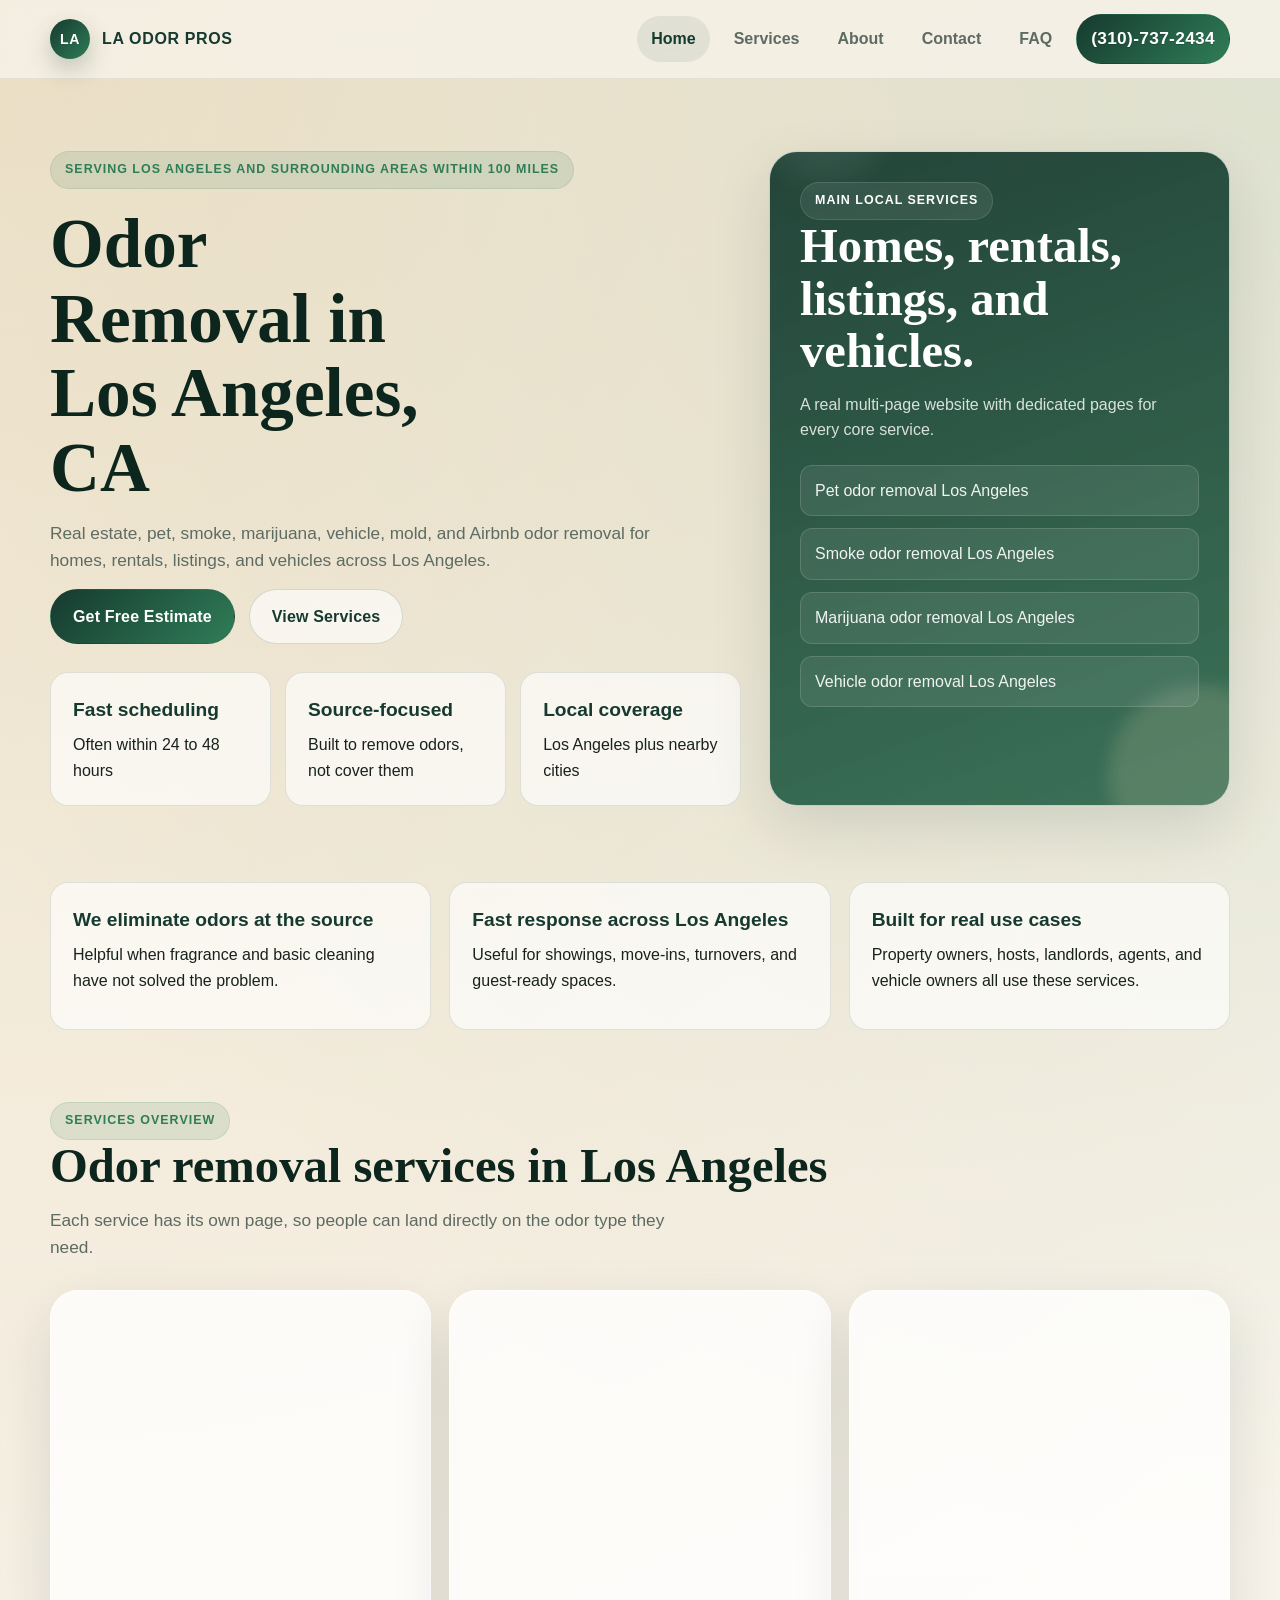
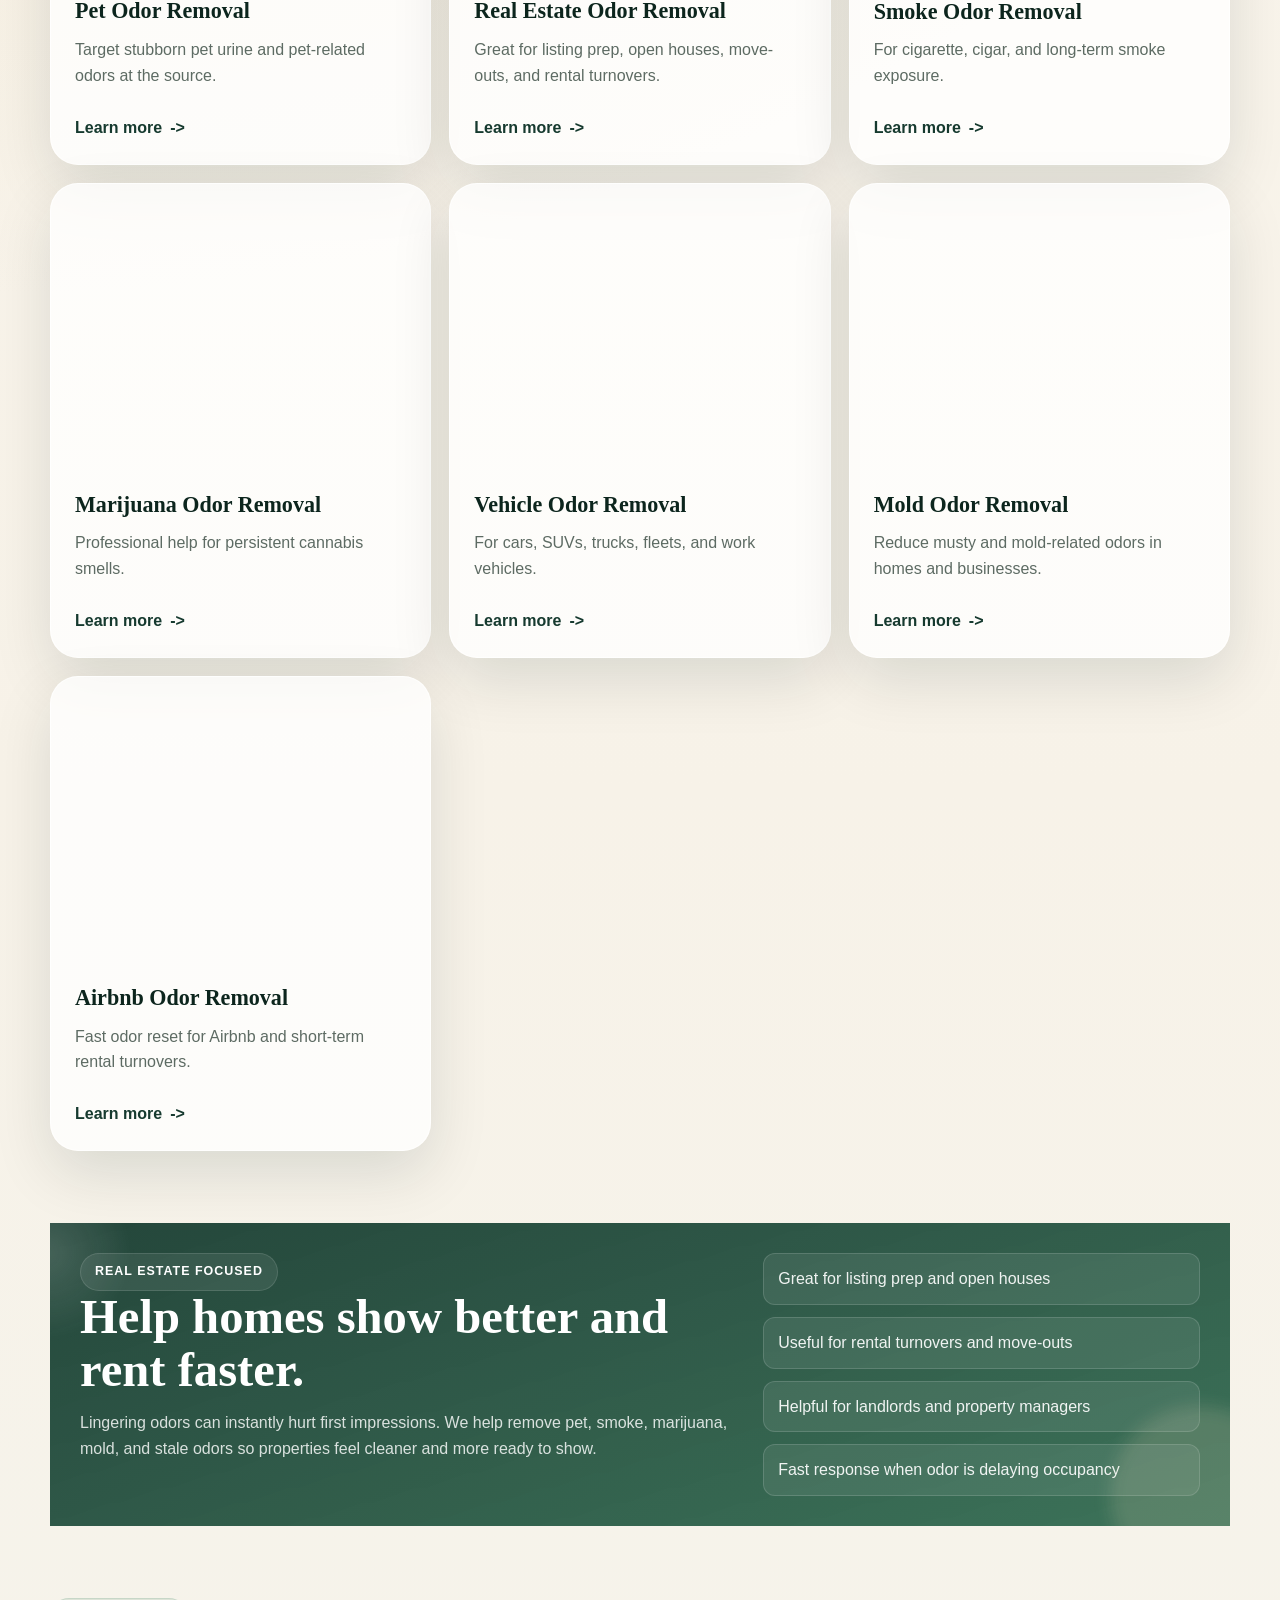
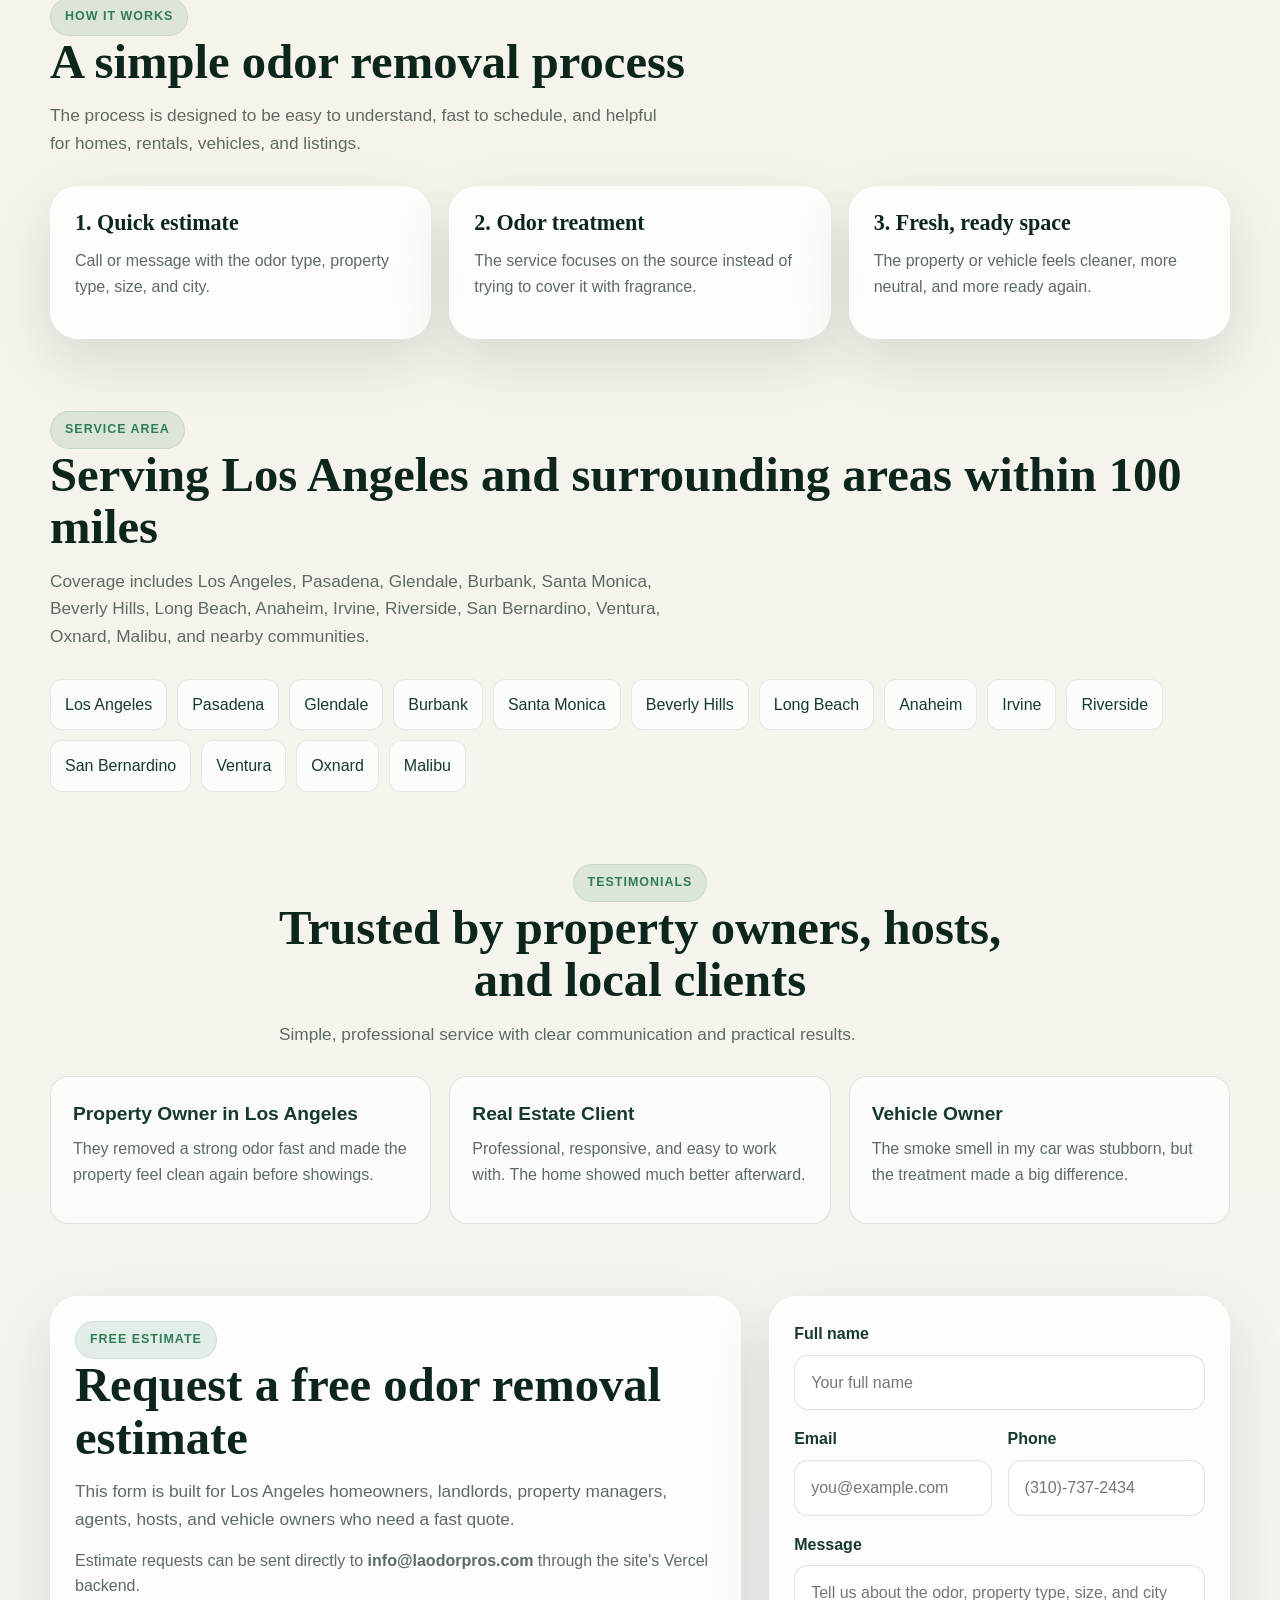
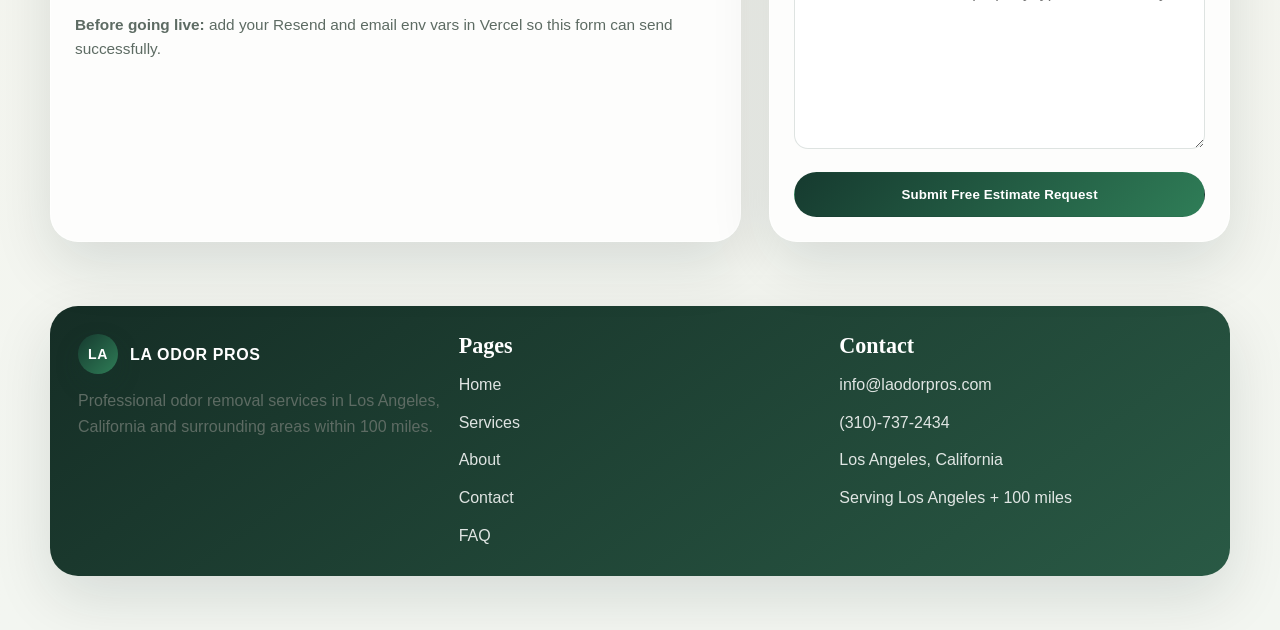
==== commit 04e93b67: "Add files via upload" ====
--- a/index.html
+++ b/index.html
@@ -81,7 +81,7 @@
         <div>
           <span class="eyebrow">Serving Los Angeles and surrounding areas within 100 miles</span>
           <h1>Odor Removal in Los Angeles, CA</h1>
-          <p class="lead">Pet, real estate, smoke, marijuana, vehicle, mold, and Airbnb odor removal for homes, rentals, listings, and vehicles across Los Angeles.</p>
+          <p class="lead">Real estate, pet, smoke, marijuana, vehicle, mold, and Airbnb odor removal for homes, rentals, listings, and vehicles across Los Angeles.</p>
           <div class="cta-row">
             <a class="btn btn-primary" href="contact.html">Get Free Estimate</a>
             <a class="btn btn-secondary" href="services.html">View Services</a>
@@ -298,12 +298,16 @@
           <span class="eyebrow">Free estimate</span>
           <h2>Request a free odor removal estimate</h2>
           <p class="lead">This form is built for Los Angeles homeowners, landlords, property managers, agents, hosts, and vehicle owners who need a fast quote.</p>
-          <p class="muted">Set Formspree to send to <strong>info@laodorpros.com</strong>.</p>
-          <p class="form-note"><strong>Current endpoint placeholder:</strong> https://formspree.io/f/REPLACE_WITH_YOUR_FORM_ID</p>
+          <p class="muted">Estimate requests can be sent directly to <strong>info@laodorpros.com</strong> through the site's Vercel backend.</p>
+          <p class="form-note"><strong>Before going live:</strong> add your Resend and email env vars in Vercel so this form can send successfully.</p>
         </div>
         <div class="contact-card">
           <form id="estimateForm">
             <input type="hidden" name="_subject" value="New Free Estimate Request - LA Odor Pros">
+            <div style="position:absolute;left:-9999px;opacity:0;pointer-events:none;" aria-hidden="true">
+              <label for="companyWebsite">Website</label>
+              <input id="companyWebsite" name="companyWebsite" type="text" tabindex="-1" autocomplete="off">
+            </div>
             <div>
               <label for="fullName">Full name</label>
               <input id="fullName" name="fullName" type="text" required placeholder="Your full name">
@@ -365,6 +369,9 @@
       </div>
     </div>
   </footer>
+  <div class="mobile-call-cta" aria-label="Mobile call button">
+    <a href="tel:+13107372434">Call Now: (310)-737-2434</a>
+  </div>
 
   <script src="script.js"></script>
 </body>
--- a/styles.css
+++ b/styles.css
@@ -665,6 +665,27 @@
   padding: 28px 0 54px;
 }
 
+.mobile-call-cta {
+  display: none;
+}
+
+.mobile-call-cta a {
+  display: inline-flex;
+  align-items: center;
+  justify-content: center;
+  gap: 10px;
+  min-width: 220px;
+  padding: 15px 22px;
+  border-radius: 999px;
+  background: linear-gradient(135deg, var(--forest), var(--moss));
+  color: #fff;
+  font-size: 1rem;
+  font-weight: 900;
+  letter-spacing: 0.02em;
+  box-shadow: 0 18px 35px rgba(12, 37, 29, 0.28);
+  border: 1px solid rgba(255, 255, 255, 0.14);
+}
+
 .footer-card {
   padding: 28px;
   border-radius: var(--radius-lg);
@@ -873,6 +894,26 @@
 }
 
 @media (max-width: 640px) {
+  body {
+    padding-bottom: 92px;
+  }
+
+  .mobile-call-cta {
+    display: flex;
+    position: fixed;
+    left: 16px;
+    right: 16px;
+    bottom: max(16px, env(safe-area-inset-bottom));
+    z-index: 30;
+    justify-content: center;
+    pointer-events: none;
+  }
+
+  .mobile-call-cta a {
+    width: min(100%, 360px);
+    pointer-events: auto;
+  }
+
   .hero,
   .page-hero {
     padding-top: 42px;
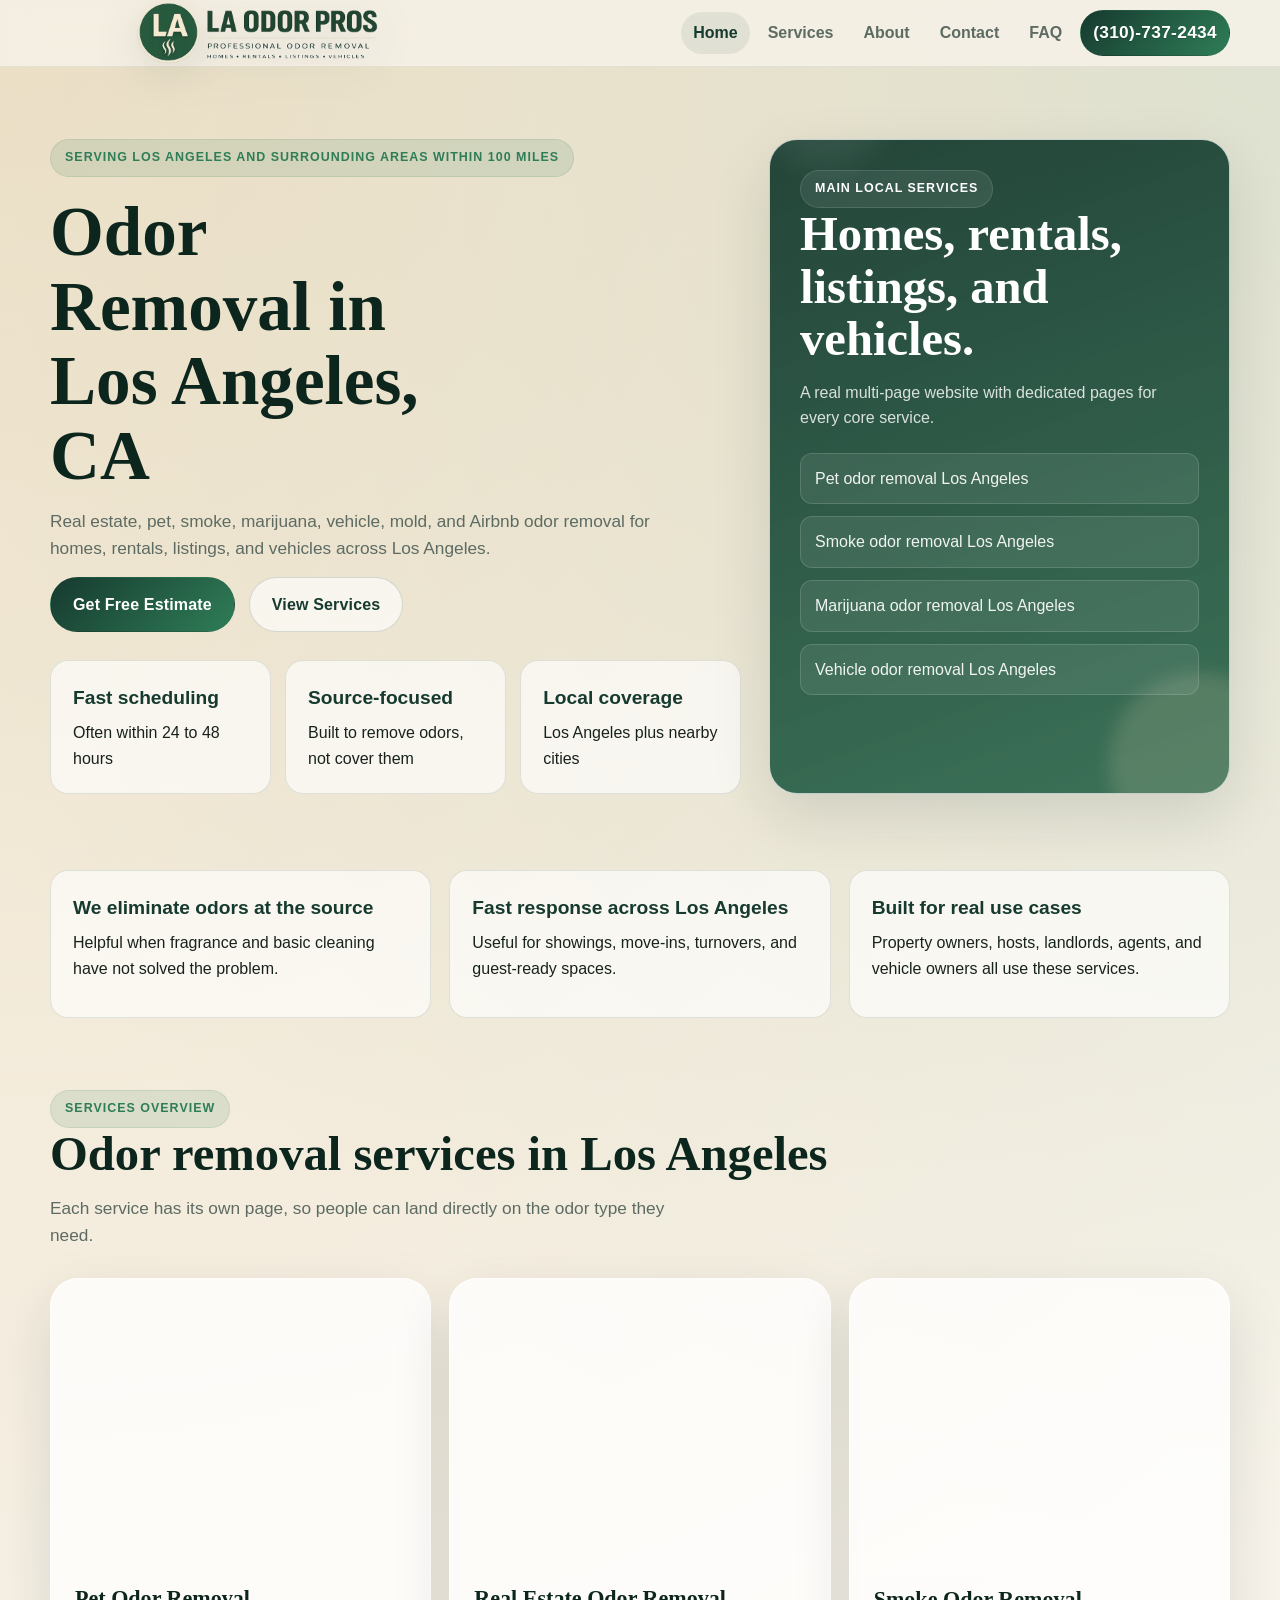
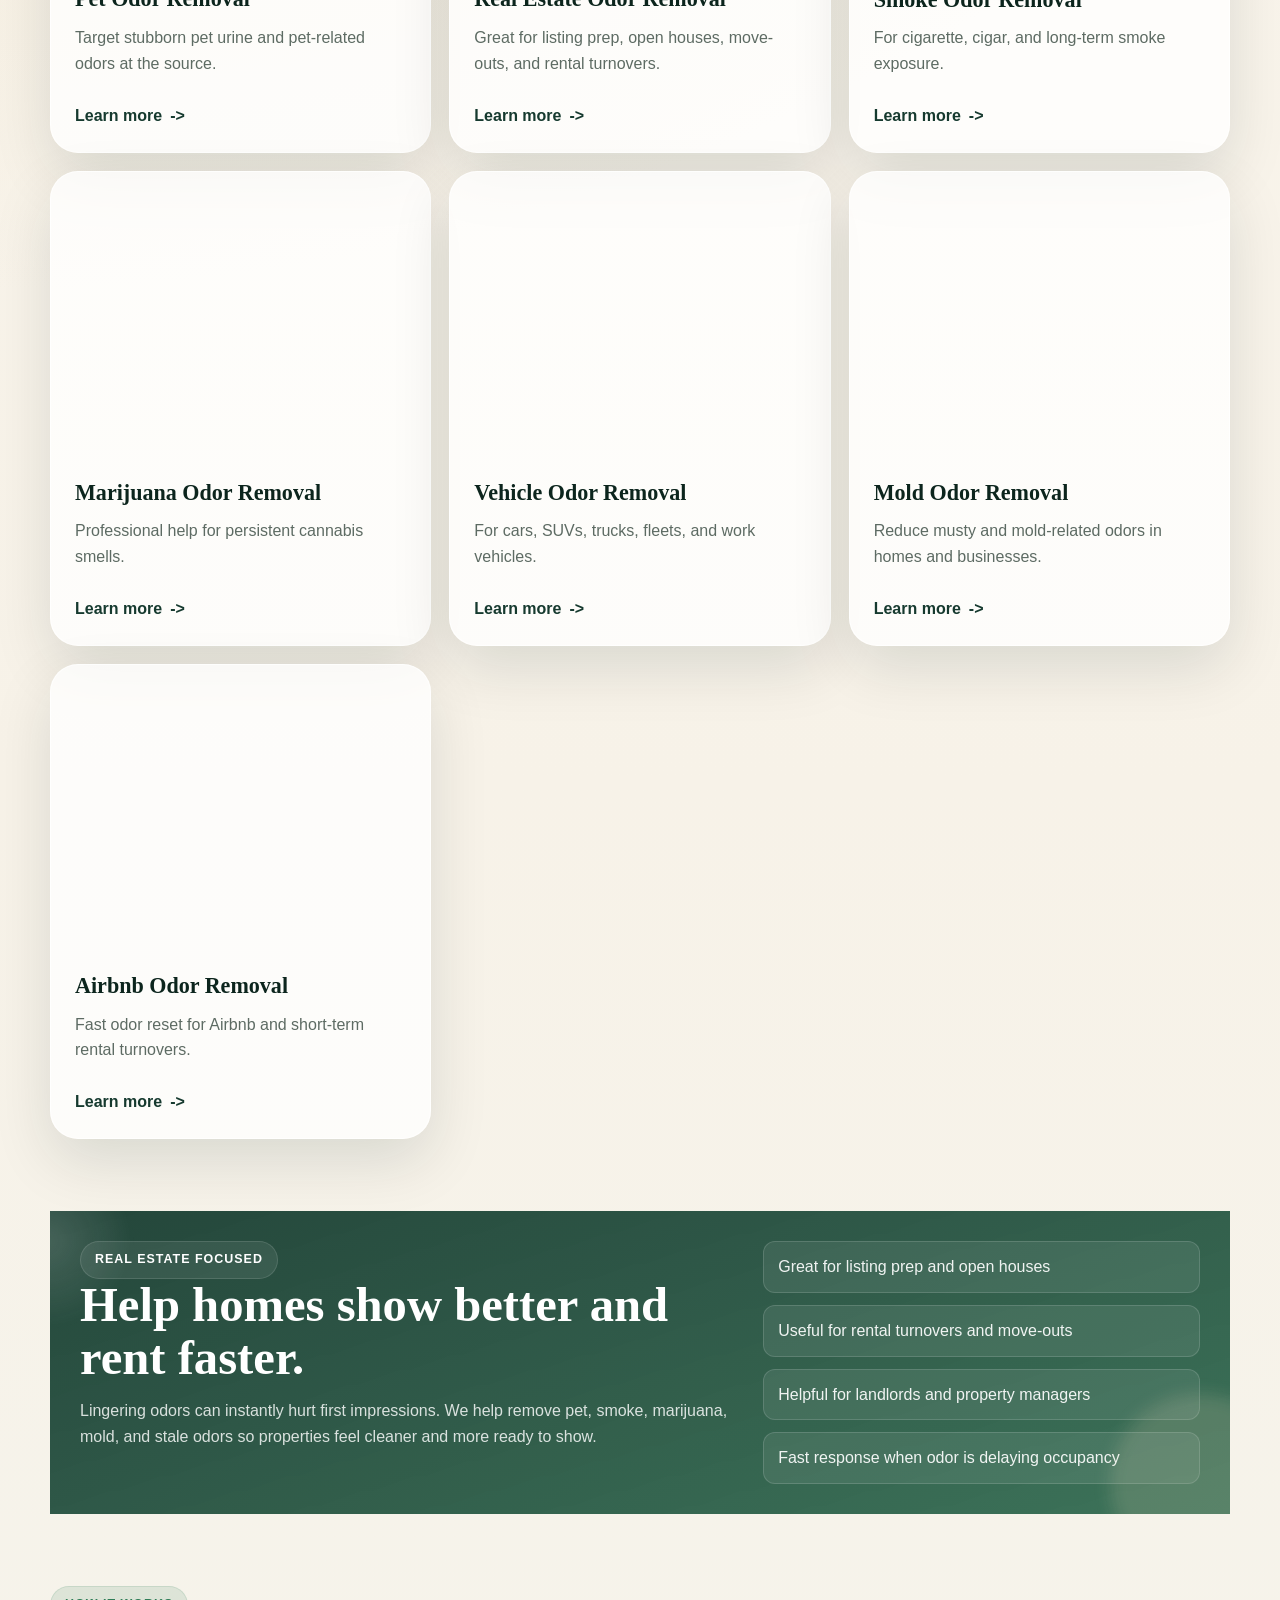
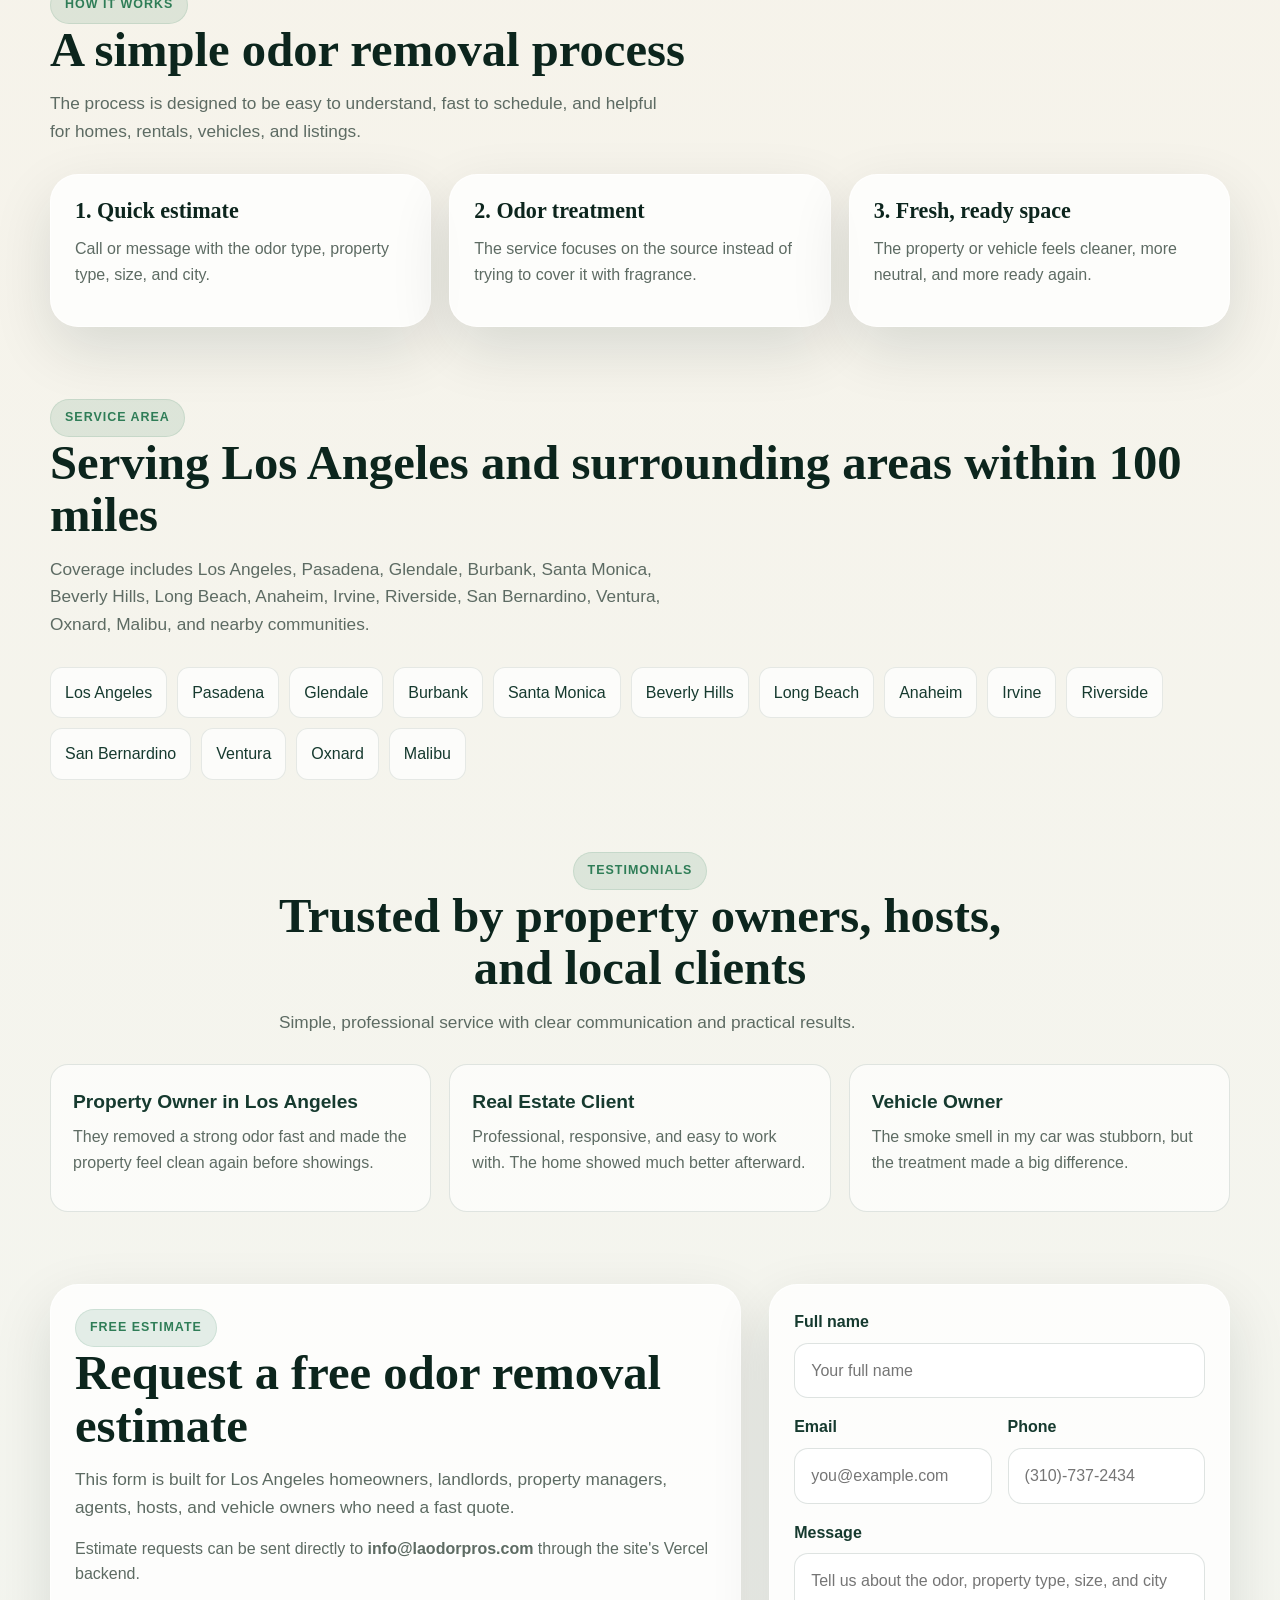
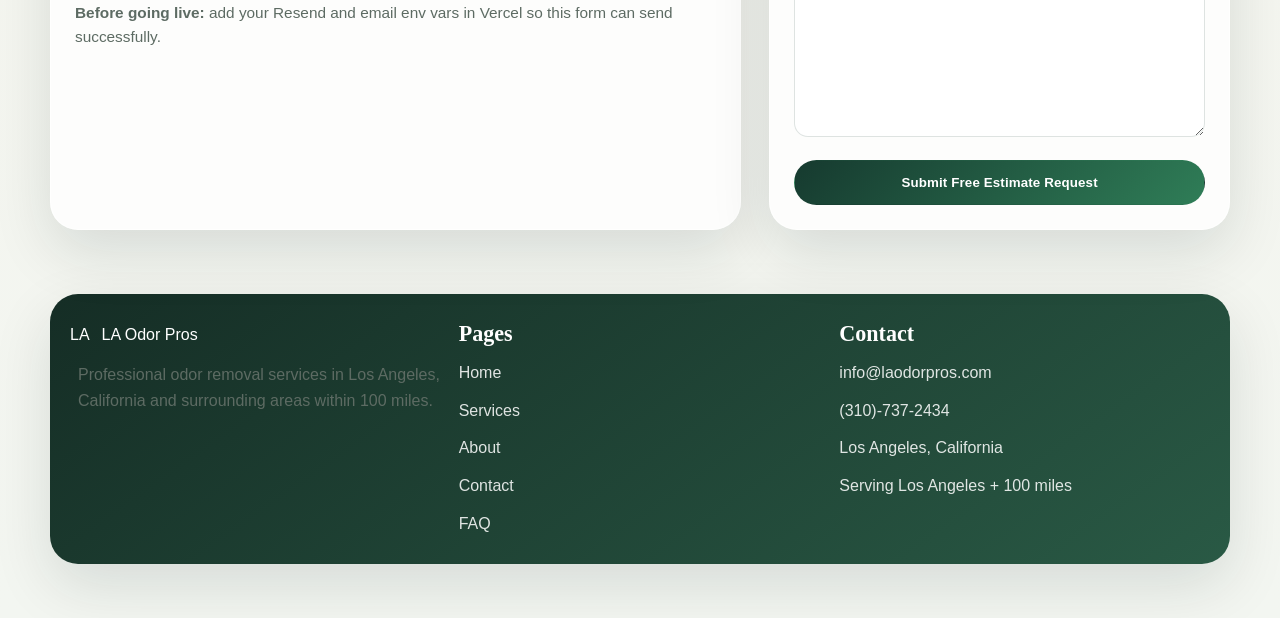
==== commit ea5e3723: "Add files via upload" ====
--- a/index.html
+++ b/index.html
@@ -13,7 +13,7 @@
   <meta property="og:type" content="website">
   <meta property="og:locale" content="en_US">
   <meta name="twitter:card" content="summary">
-  <link rel="icon" type="image/svg+xml" href="favicon.svg">
+  <link rel="icon" type="image/png" href="favicon.png">
   <link rel="stylesheet" href="styles.css">
   <script type="application/ld+json">
     {
@@ -59,9 +59,8 @@
 <body>
   <header class="site-header">
     <div class="container nav-shell">
-      <a class="brand" href="index.html">
-        <span class="brand-mark">LA</span>
-        <span>LA Odor Pros</span>
+      <a class="brand" href="index.html" aria-label="LA Odor Pros home">
+        <img class="brand-logo" src="logo.png" alt="LA Odor Pros">
       </a>
       <button class="menu-toggle" type="button" data-nav-toggle aria-expanded="false" aria-controls="site-nav">Menu</button>
       <nav id="site-nav" class="nav-links" data-nav aria-label="Primary navigation">
--- a/styles.css
+++ b/styles.css
@@ -73,8 +73,8 @@
   display: flex;
   align-items: center;
   justify-content: space-between;
-  gap: 20px;
-  min-height: 78px;
+  gap: 16px;
+  min-height: 66px;
   position: relative;
 }
 
@@ -82,29 +82,33 @@
   display: inline-flex;
   align-items: center;
   gap: 12px;
-  font-weight: 800;
-  letter-spacing: 0.04em;
+  color: var(--forest);
+  flex-shrink: 0;
+  margin-left: -8px;
+}
+
+.brand-title {
+  font-size: clamp(1.1rem, 1.6vw, 1.35rem);
+  font-weight: 900;
+  letter-spacing: 0.05em;
   text-transform: uppercase;
-  color: var(--forest);
-}
-
-.brand-mark {
-  width: 40px;
-  height: 40px;
-  display: grid;
-  place-items: center;
-  border-radius: 50%;
-  background: linear-gradient(135deg, var(--forest), var(--moss));
-  color: #fff;
-  font-size: 0.88rem;
-  box-shadow: 0 10px 24px rgba(22, 58, 47, 0.24);
-  transition: transform 0.45s var(--ease-spring), box-shadow 0.45s ease;
-}
-
-.brand:hover .brand-mark,
-.brand:focus-visible .brand-mark {
-  transform: rotate(-8deg) scale(1.06);
-  box-shadow: 0 16px 32px rgba(22, 58, 47, 0.22);
+}
+
+.brand-logo {
+  width: clamp(300px, 34vw, 480px);
+  max-height: 66px;
+  height: auto;
+  object-fit: contain;
+  filter: drop-shadow(0 10px 22px rgba(22, 58, 47, 0.12));
+  transform: none;
+  transform-origin: left center;
+  transition: transform 0.45s var(--ease-spring), filter 0.45s ease;
+}
+
+.brand:hover .brand-logo,
+.brand:focus-visible .brand-logo {
+  transform: translateY(-1px) scale(1.02);
+  filter: drop-shadow(0 16px 28px rgba(22, 58, 47, 0.18));
 }
 
 .menu-toggle {
@@ -121,13 +125,13 @@
 .nav-links {
   display: flex;
   align-items: center;
-  gap: 10px;
+  gap: 6px;
   flex-wrap: wrap;
   transition: transform 0.3s var(--ease-out-soft), opacity 0.3s ease;
 }
 
 .nav-links a {
-  padding: 10px 14px;
+  padding: 8px 12px;
   border-radius: 999px;
   color: var(--muted);
   font-weight: 600;
@@ -819,6 +823,15 @@
 }
 
 @media (max-width: 980px) {
+  .brand-title {
+    font-size: 1.02rem;
+  }
+
+  .brand-logo {
+    width: clamp(248px, 44vw, 360px);
+    max-height: 58px;
+  }
+
   .hero-grid,
   .about-grid,
   .contact-grid,
@@ -894,6 +907,20 @@
 }
 
 @media (max-width: 640px) {
+  .nav-shell {
+    min-height: 62px;
+  }
+
+  .brand-title {
+    font-size: 0.96rem;
+    letter-spacing: 0.04em;
+  }
+
+  .brand-logo {
+    width: min(78vw, 270px);
+    max-height: 52px;
+  }
+
   body {
     padding-bottom: 92px;
   }
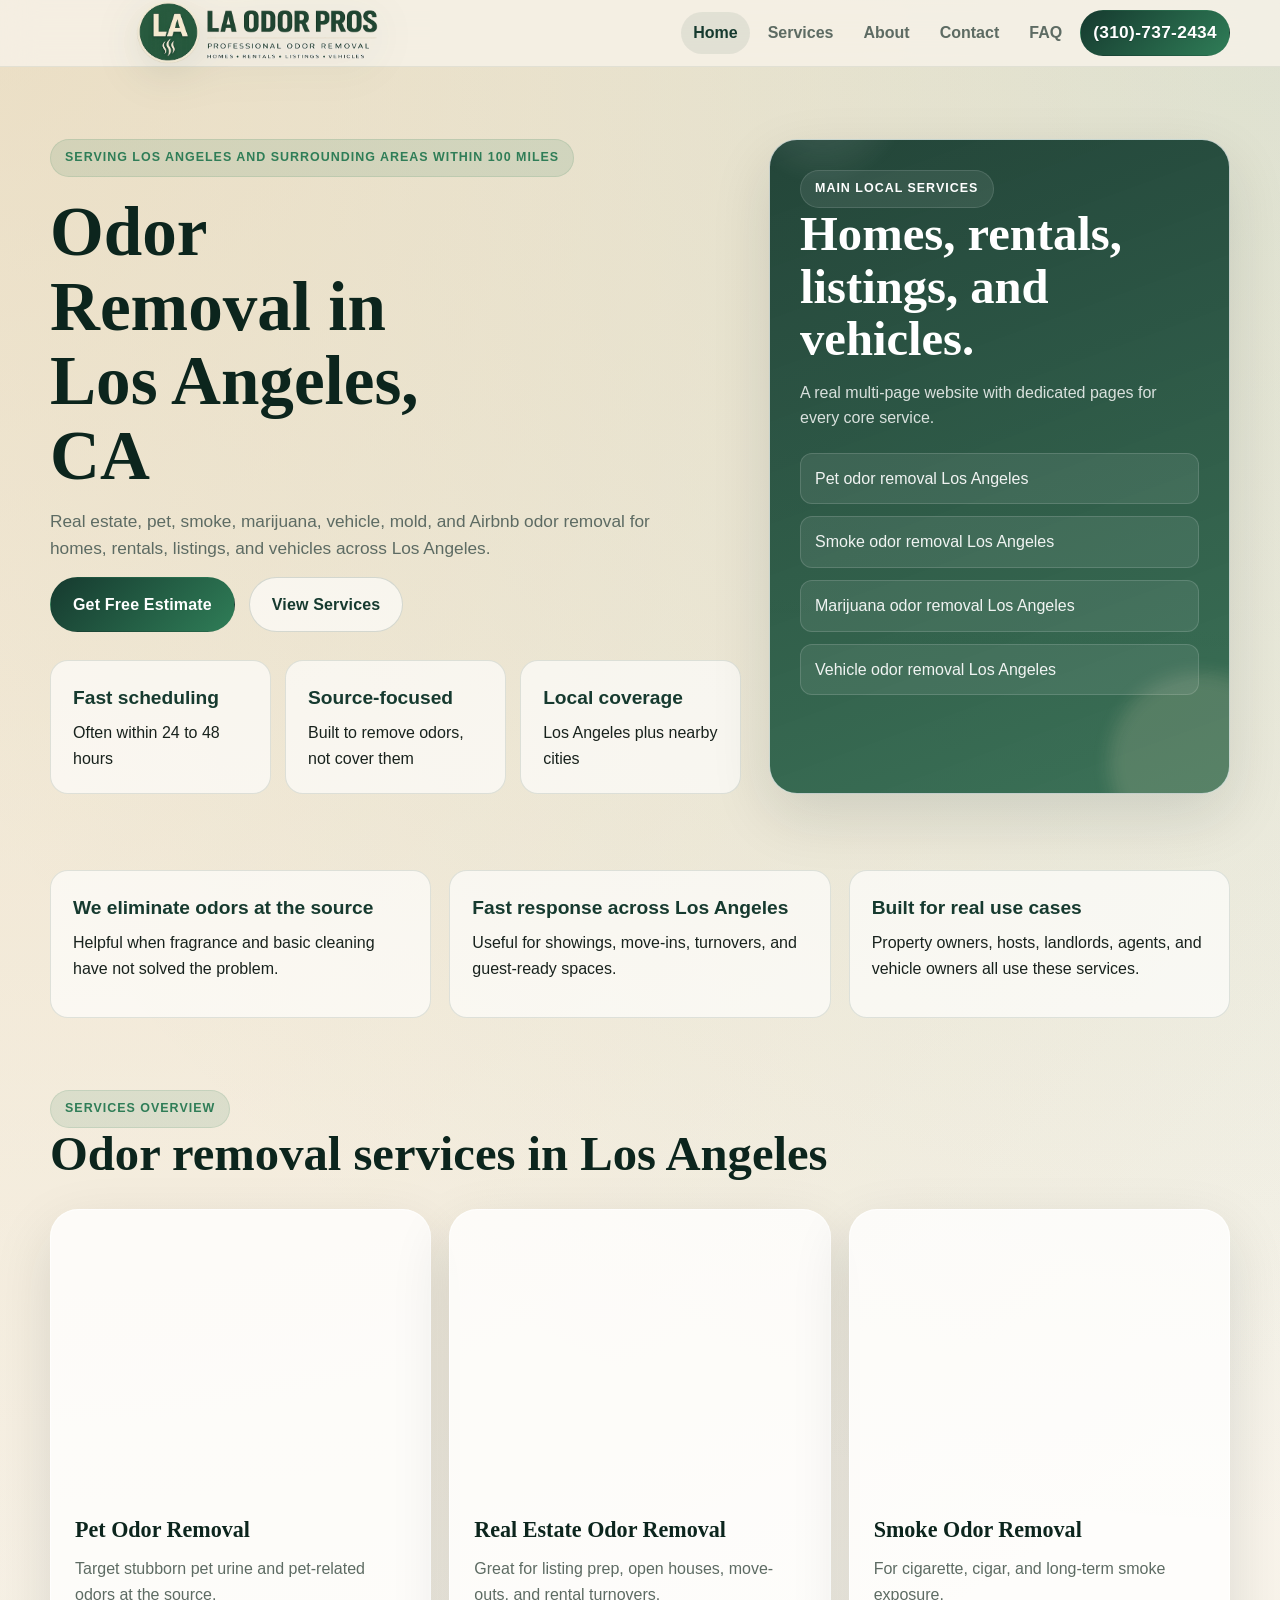
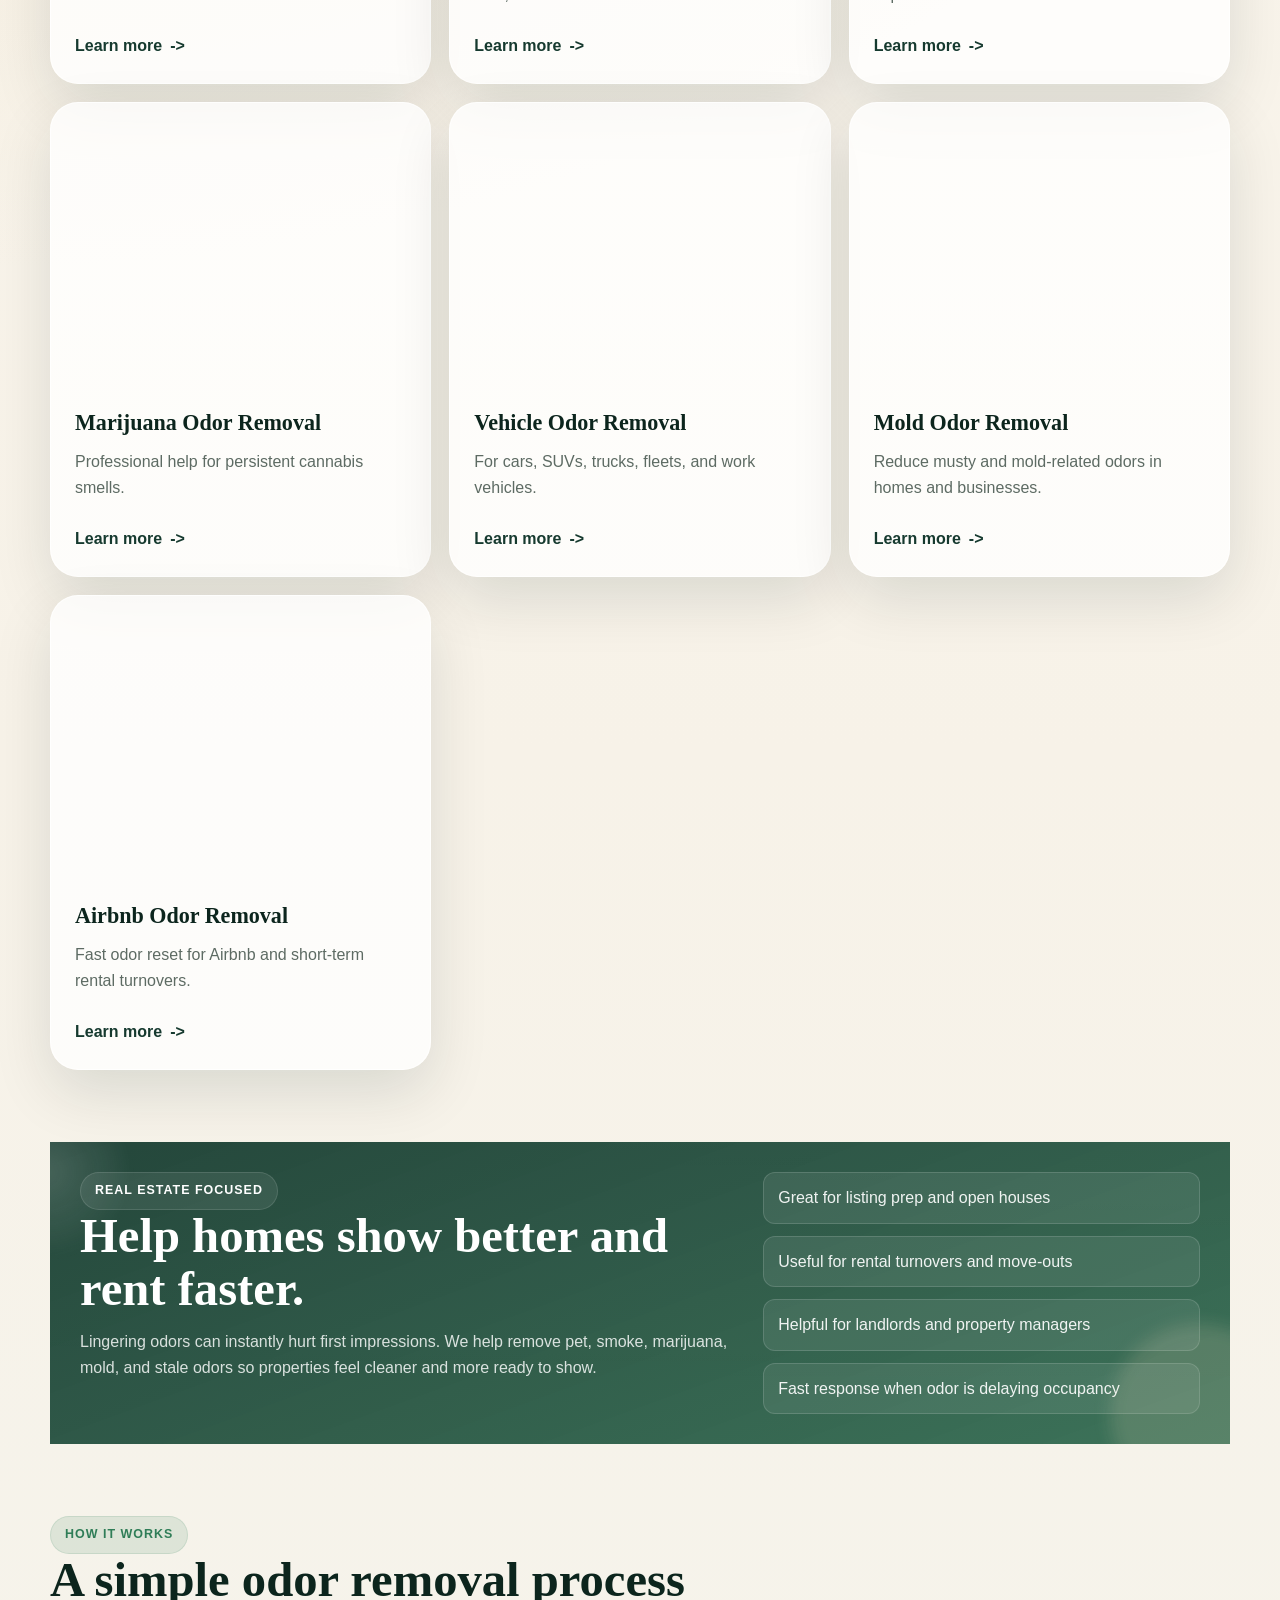
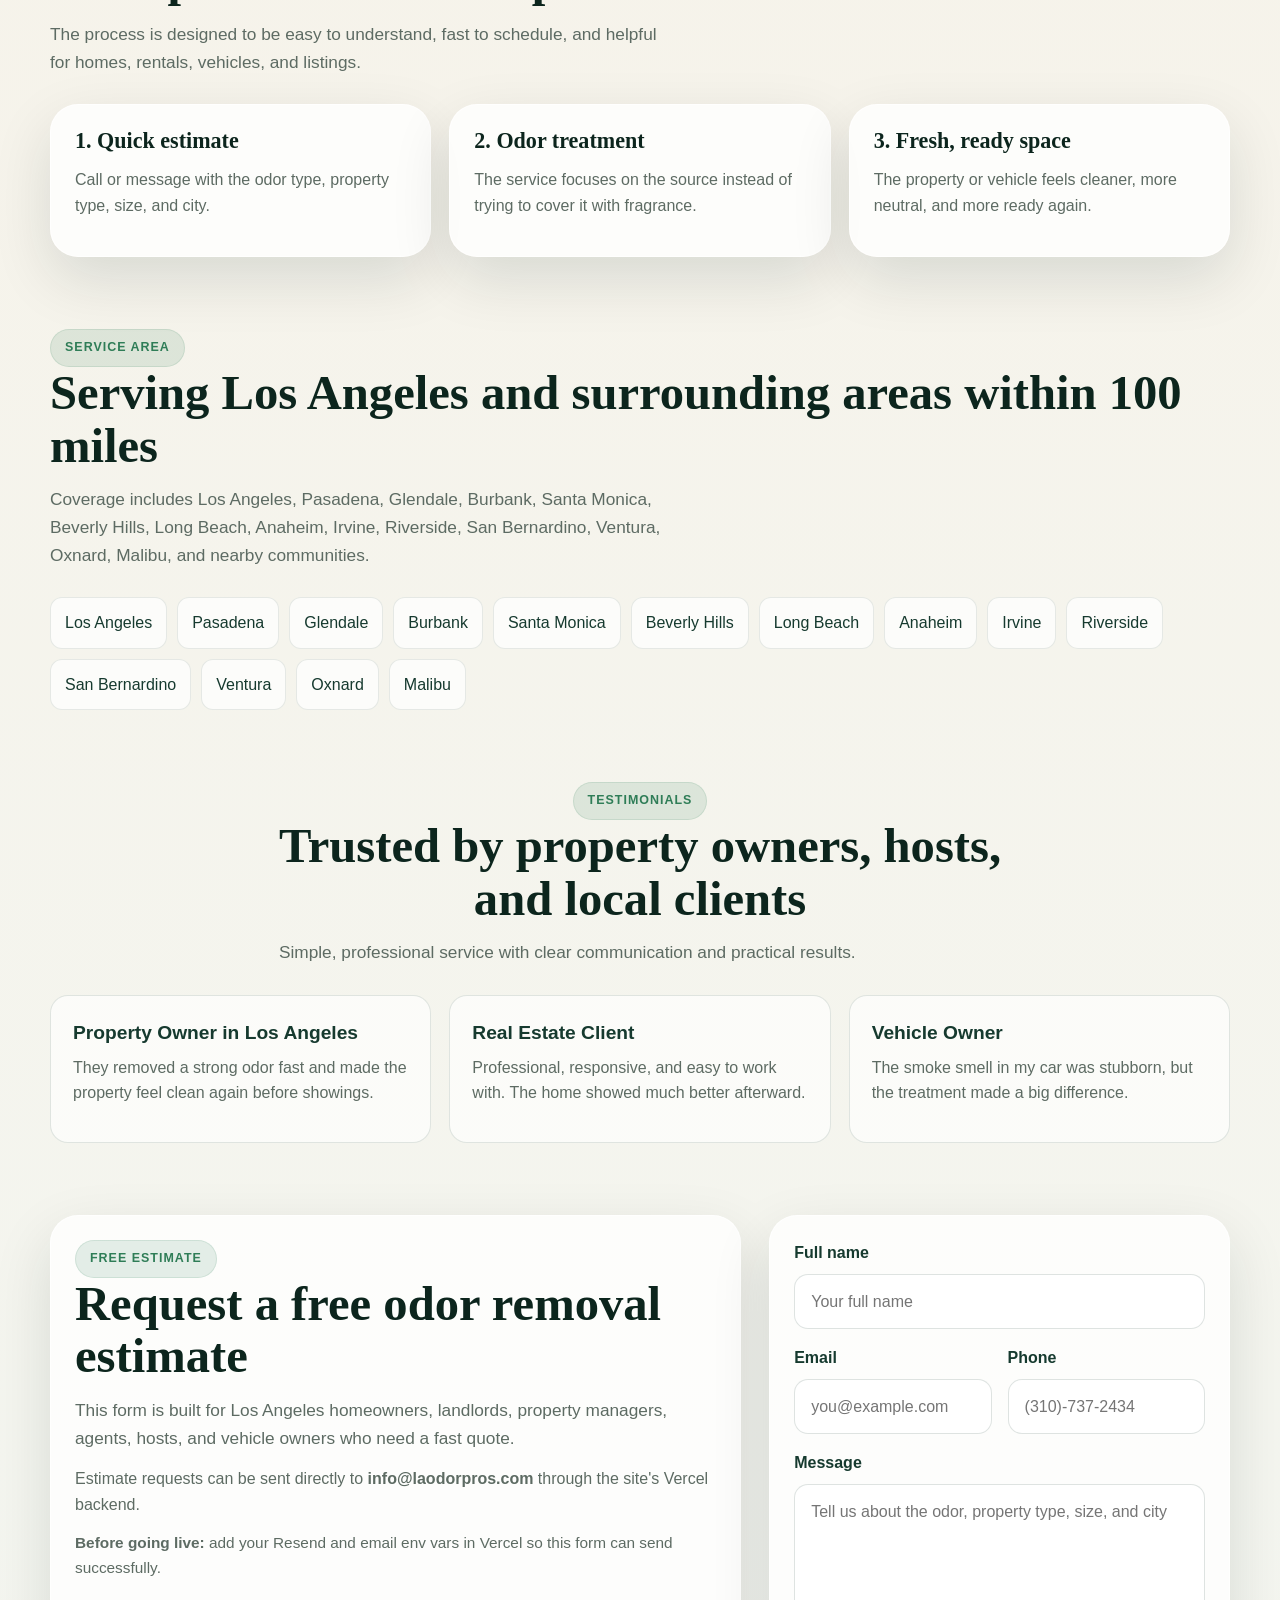
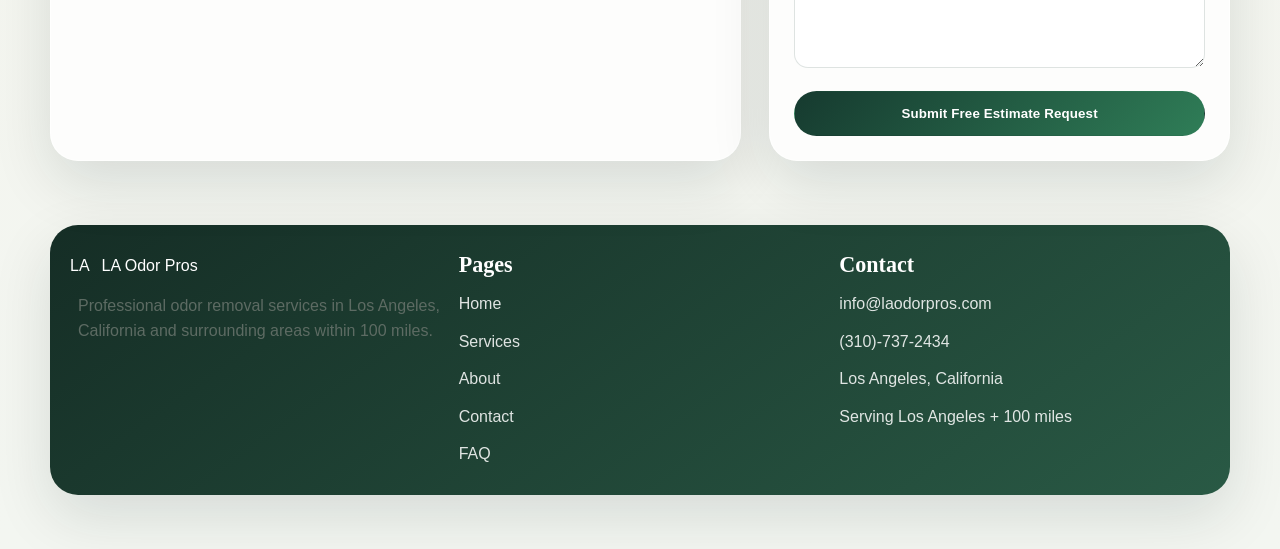
==== commit 63859016: "Add files via upload" ====
--- a/index.html
+++ b/index.html
@@ -136,7 +136,6 @@
         <div class="section-head">
           <span class="eyebrow">Services overview</span>
           <h2>Odor removal services in Los Angeles</h2>
-          <p class="lead">Each service has its own page, so people can land directly on the odor type they need.</p>
         </div>
         <div class="grid-3">
           <article class="service-card">
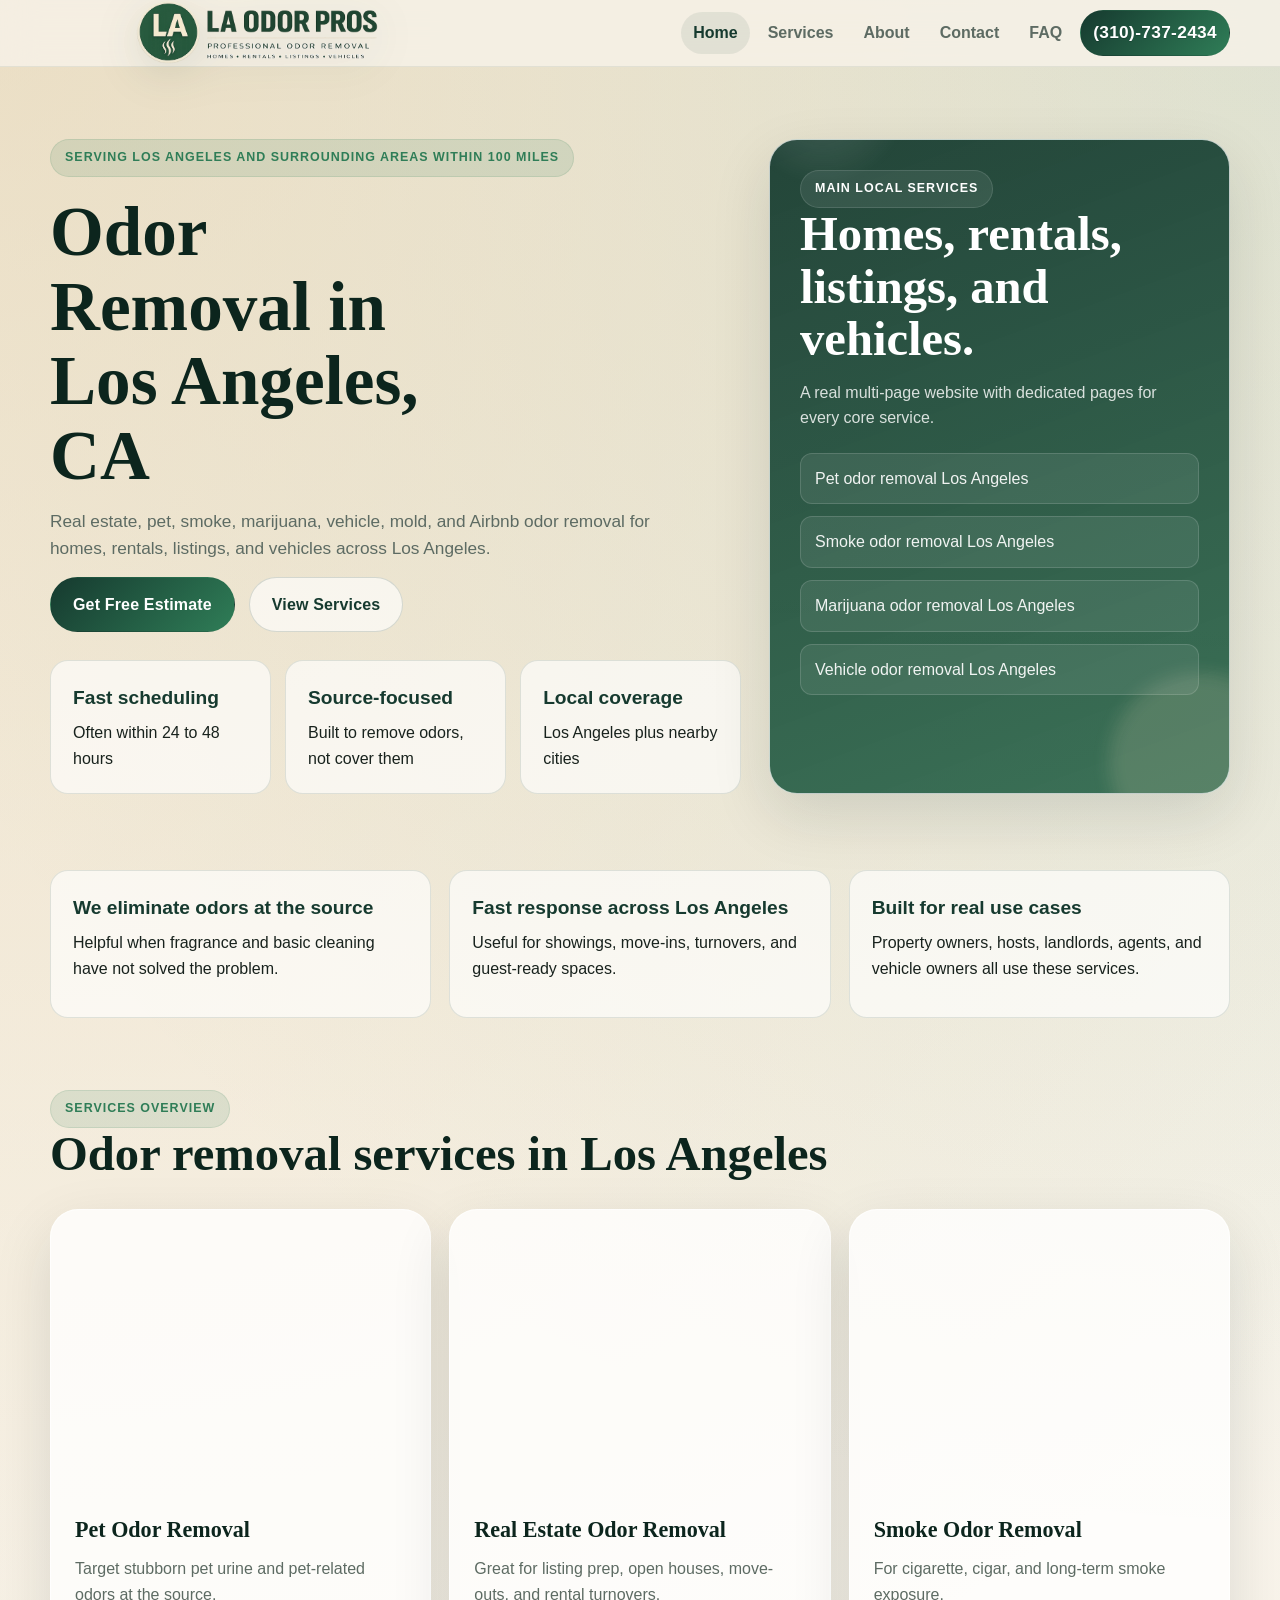
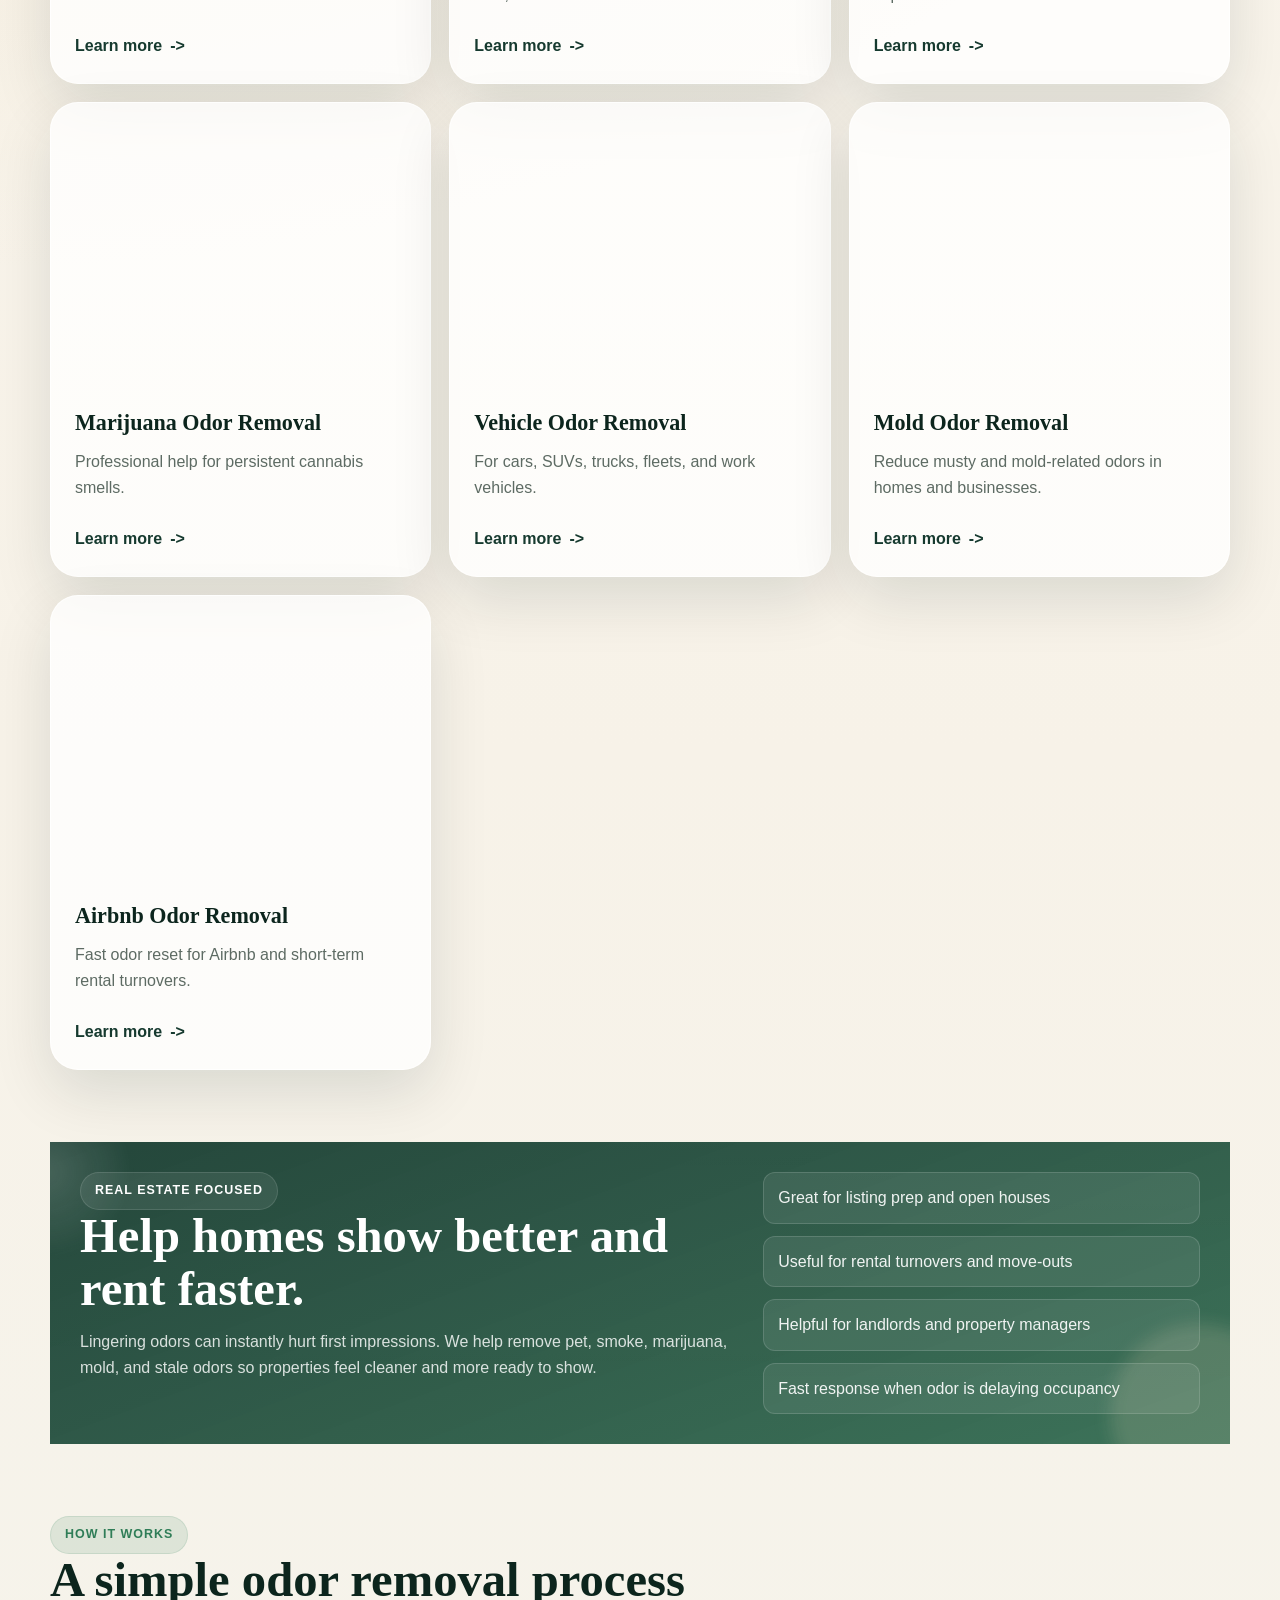
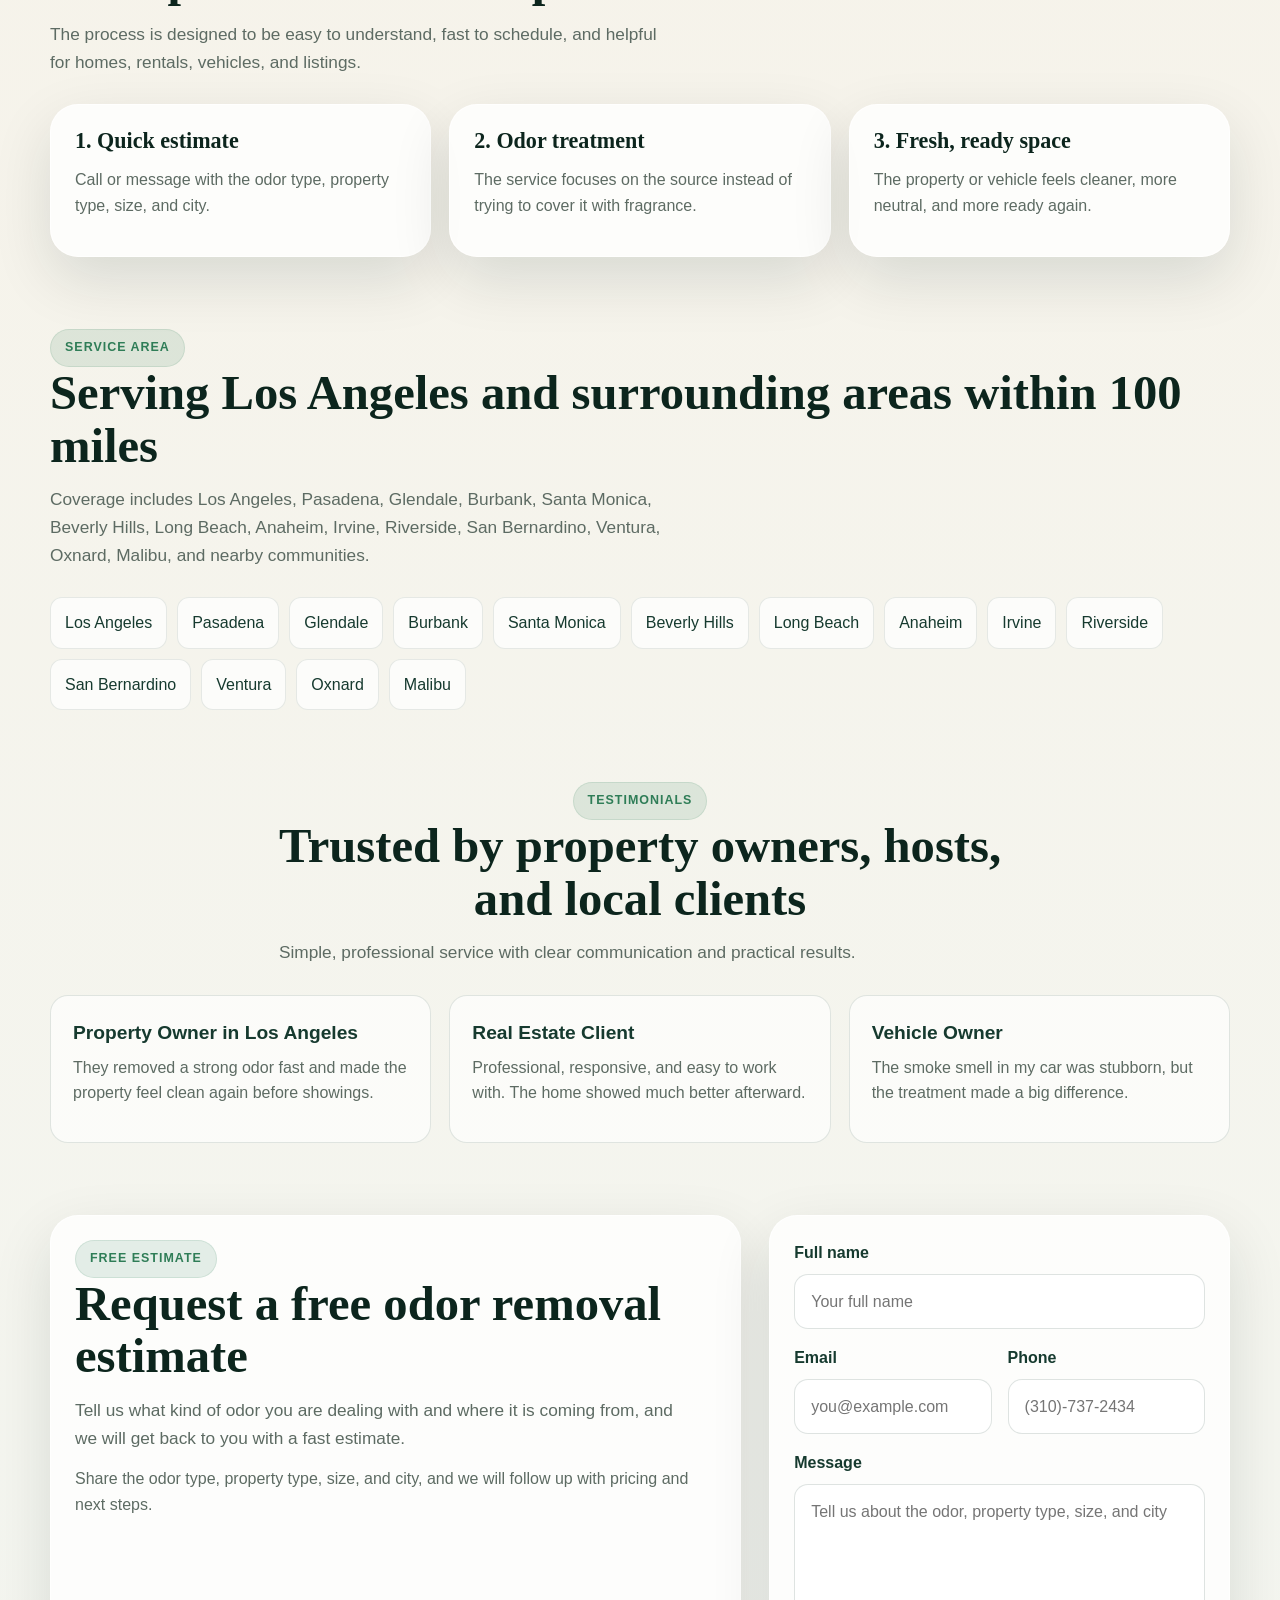
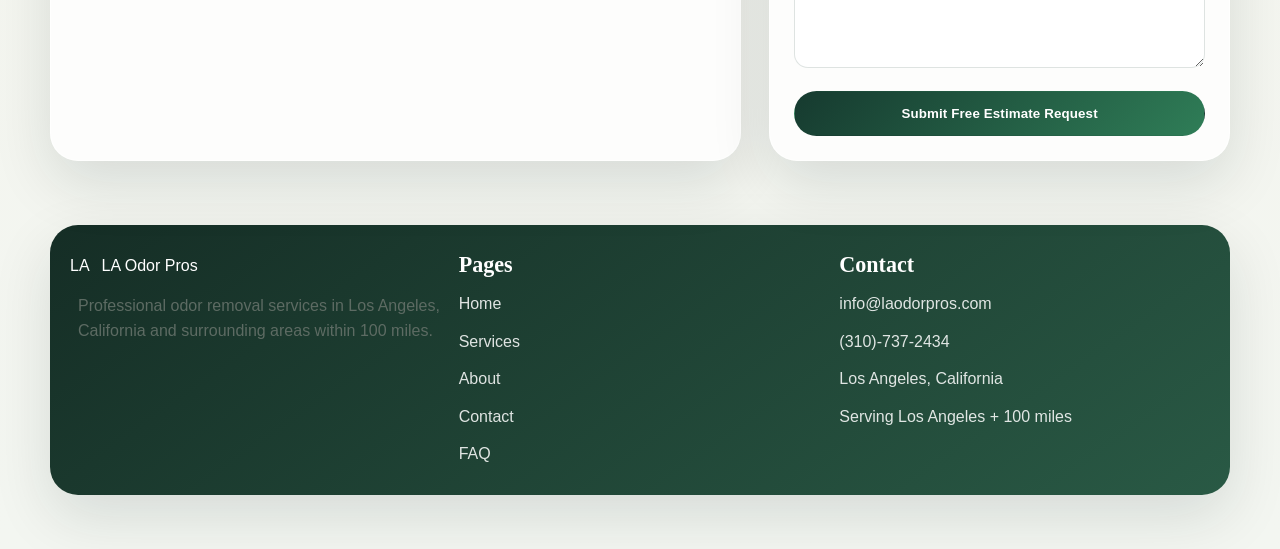
==== commit 3a6f58bd: "Add files via upload" ====
--- a/index.html
+++ b/index.html
@@ -295,9 +295,8 @@
         <div class="contact-card">
           <span class="eyebrow">Free estimate</span>
           <h2>Request a free odor removal estimate</h2>
-          <p class="lead">This form is built for Los Angeles homeowners, landlords, property managers, agents, hosts, and vehicle owners who need a fast quote.</p>
-          <p class="muted">Estimate requests can be sent directly to <strong>info@laodorpros.com</strong> through the site's Vercel backend.</p>
-          <p class="form-note"><strong>Before going live:</strong> add your Resend and email env vars in Vercel so this form can send successfully.</p>
+          <p class="lead">Tell us what kind of odor you are dealing with and where it is coming from, and we will get back to you with a fast estimate.</p>
+          <p class="muted">Share the odor type, property type, size, and city, and we will follow up with pricing and next steps.</p>
         </div>
         <div class="contact-card">
           <form id="estimateForm">
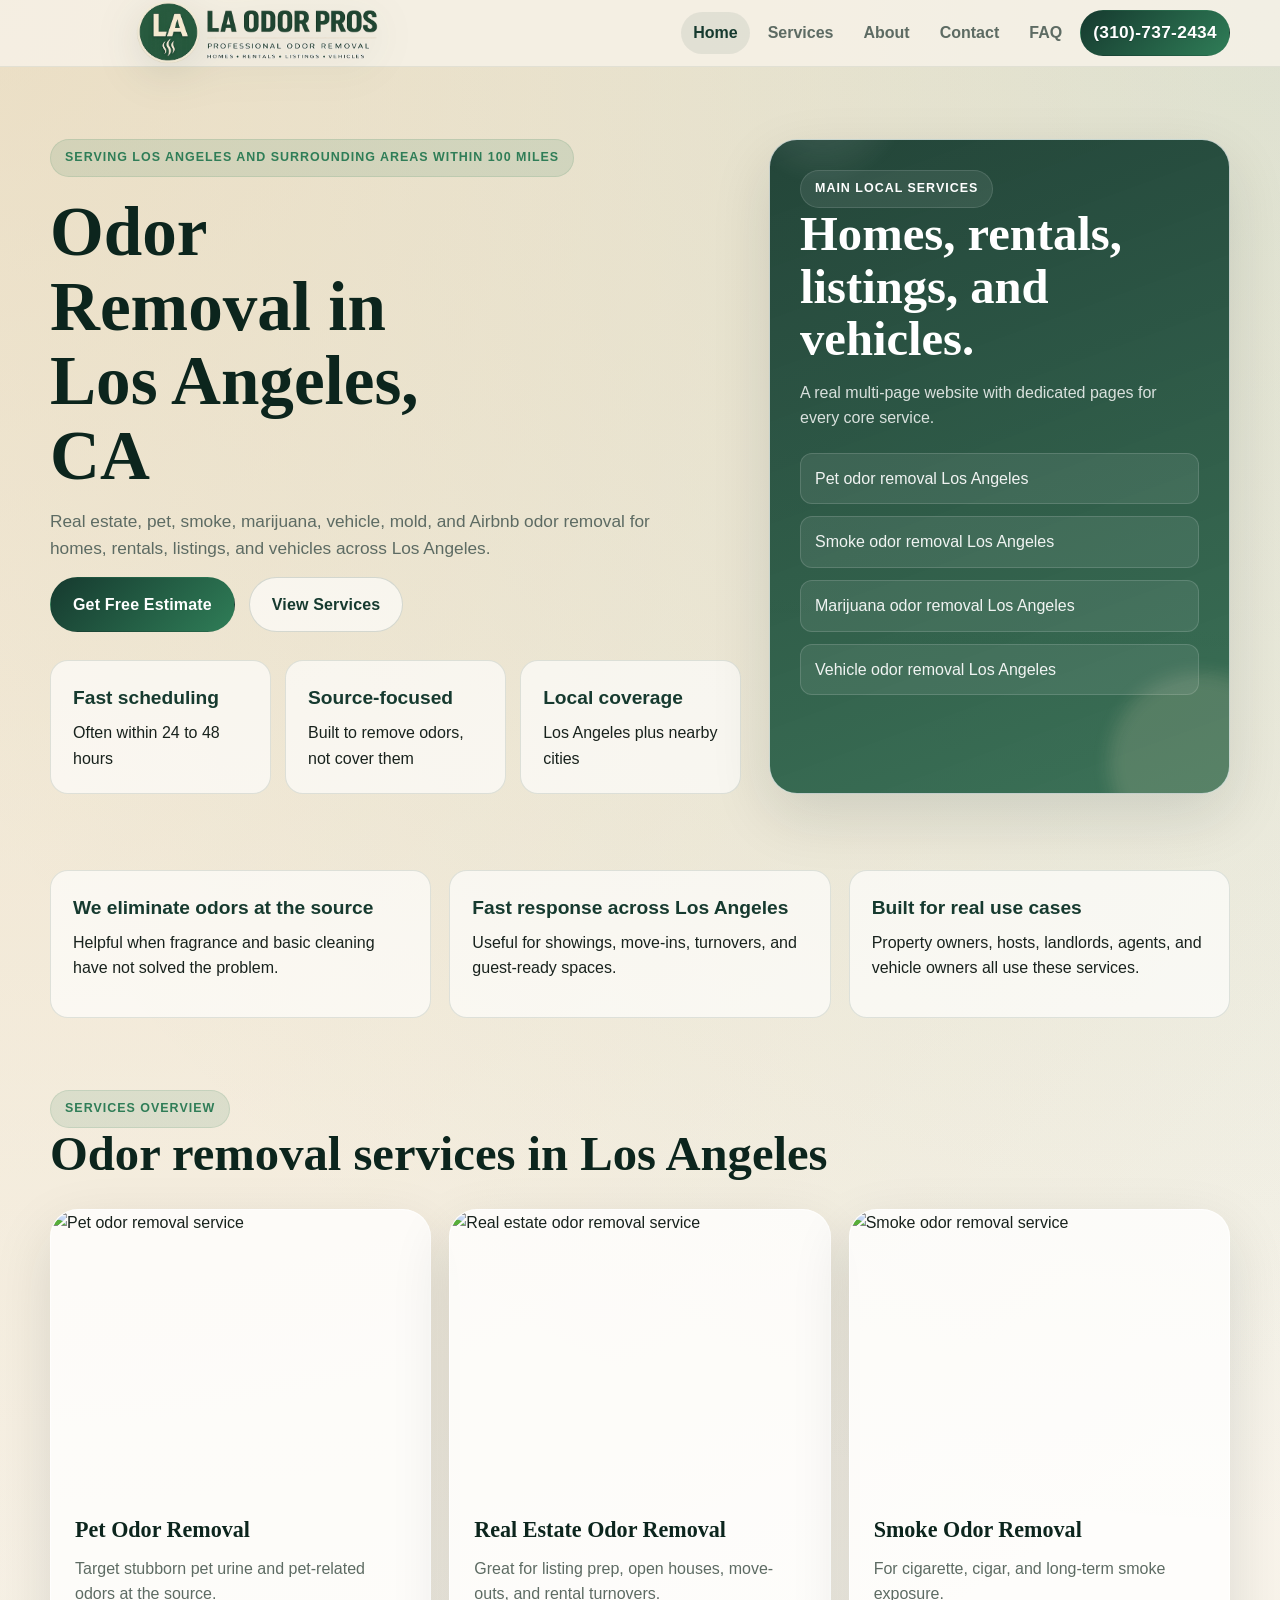
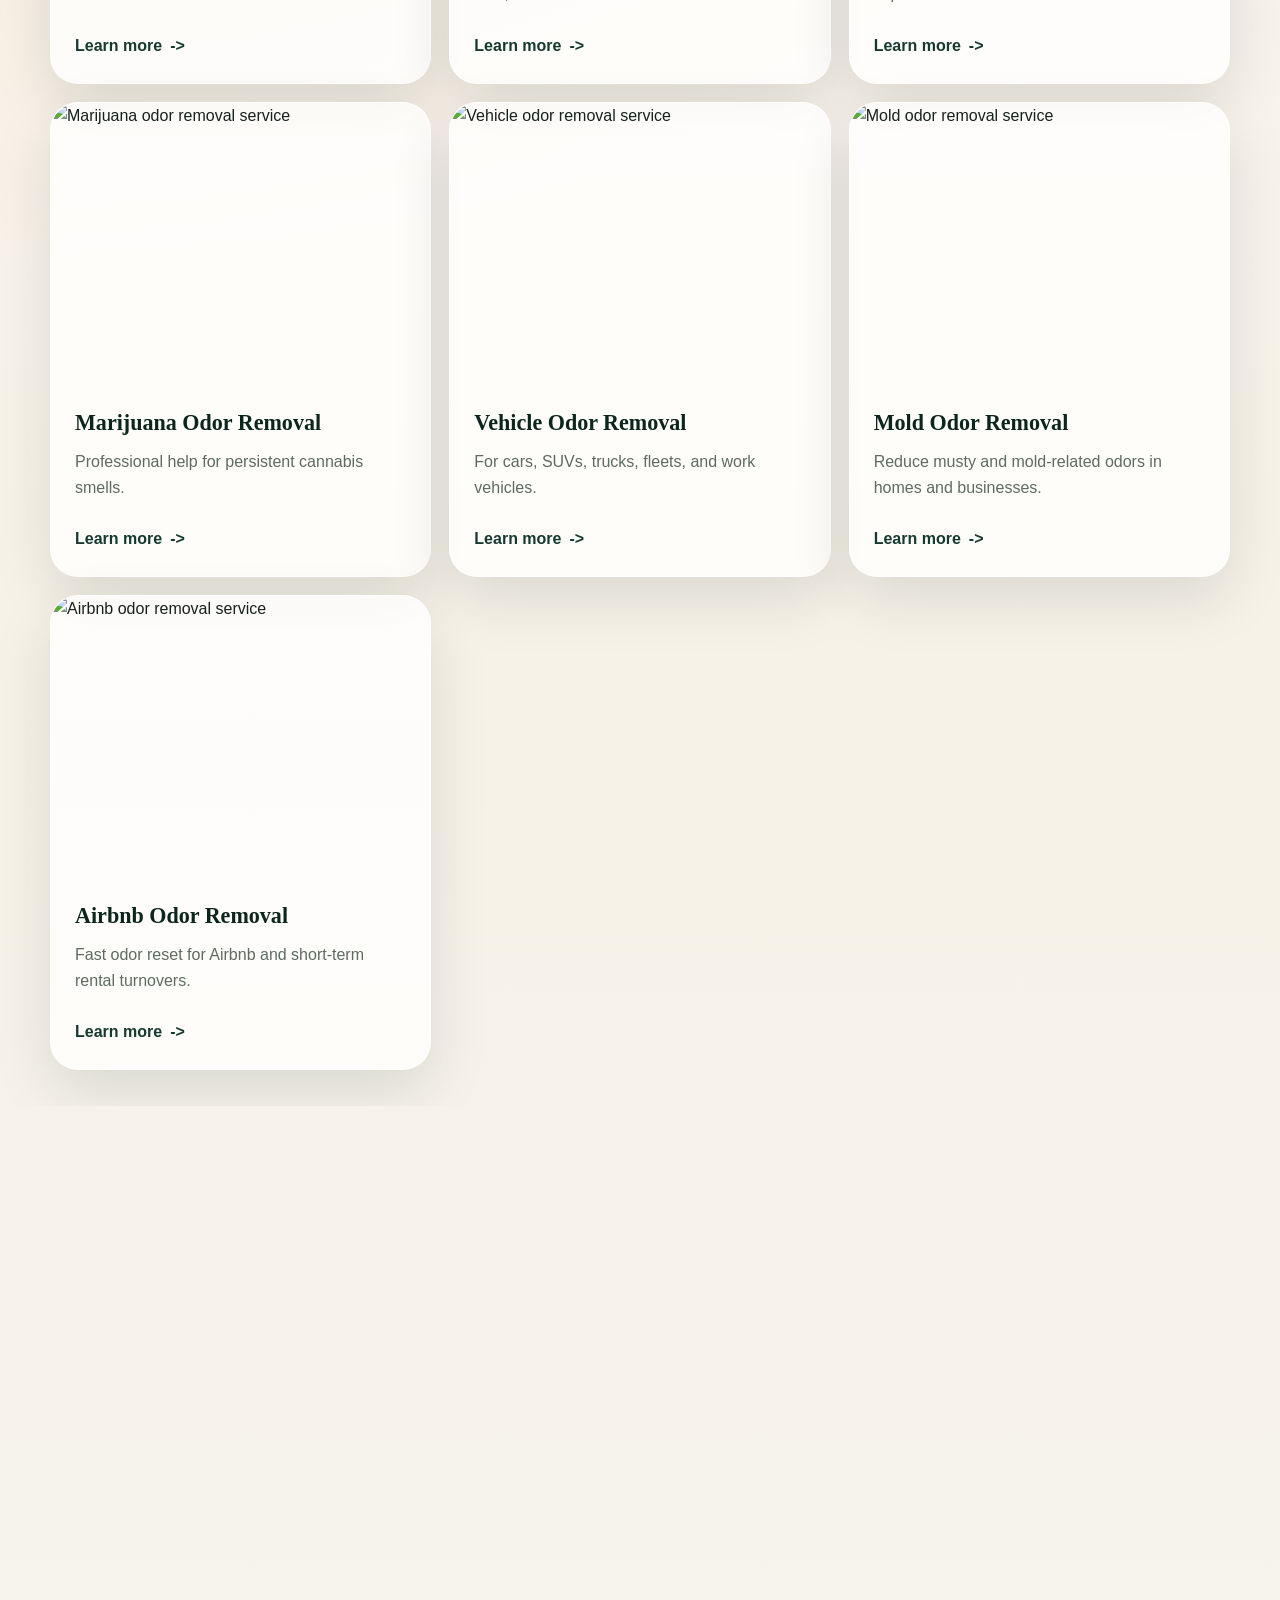
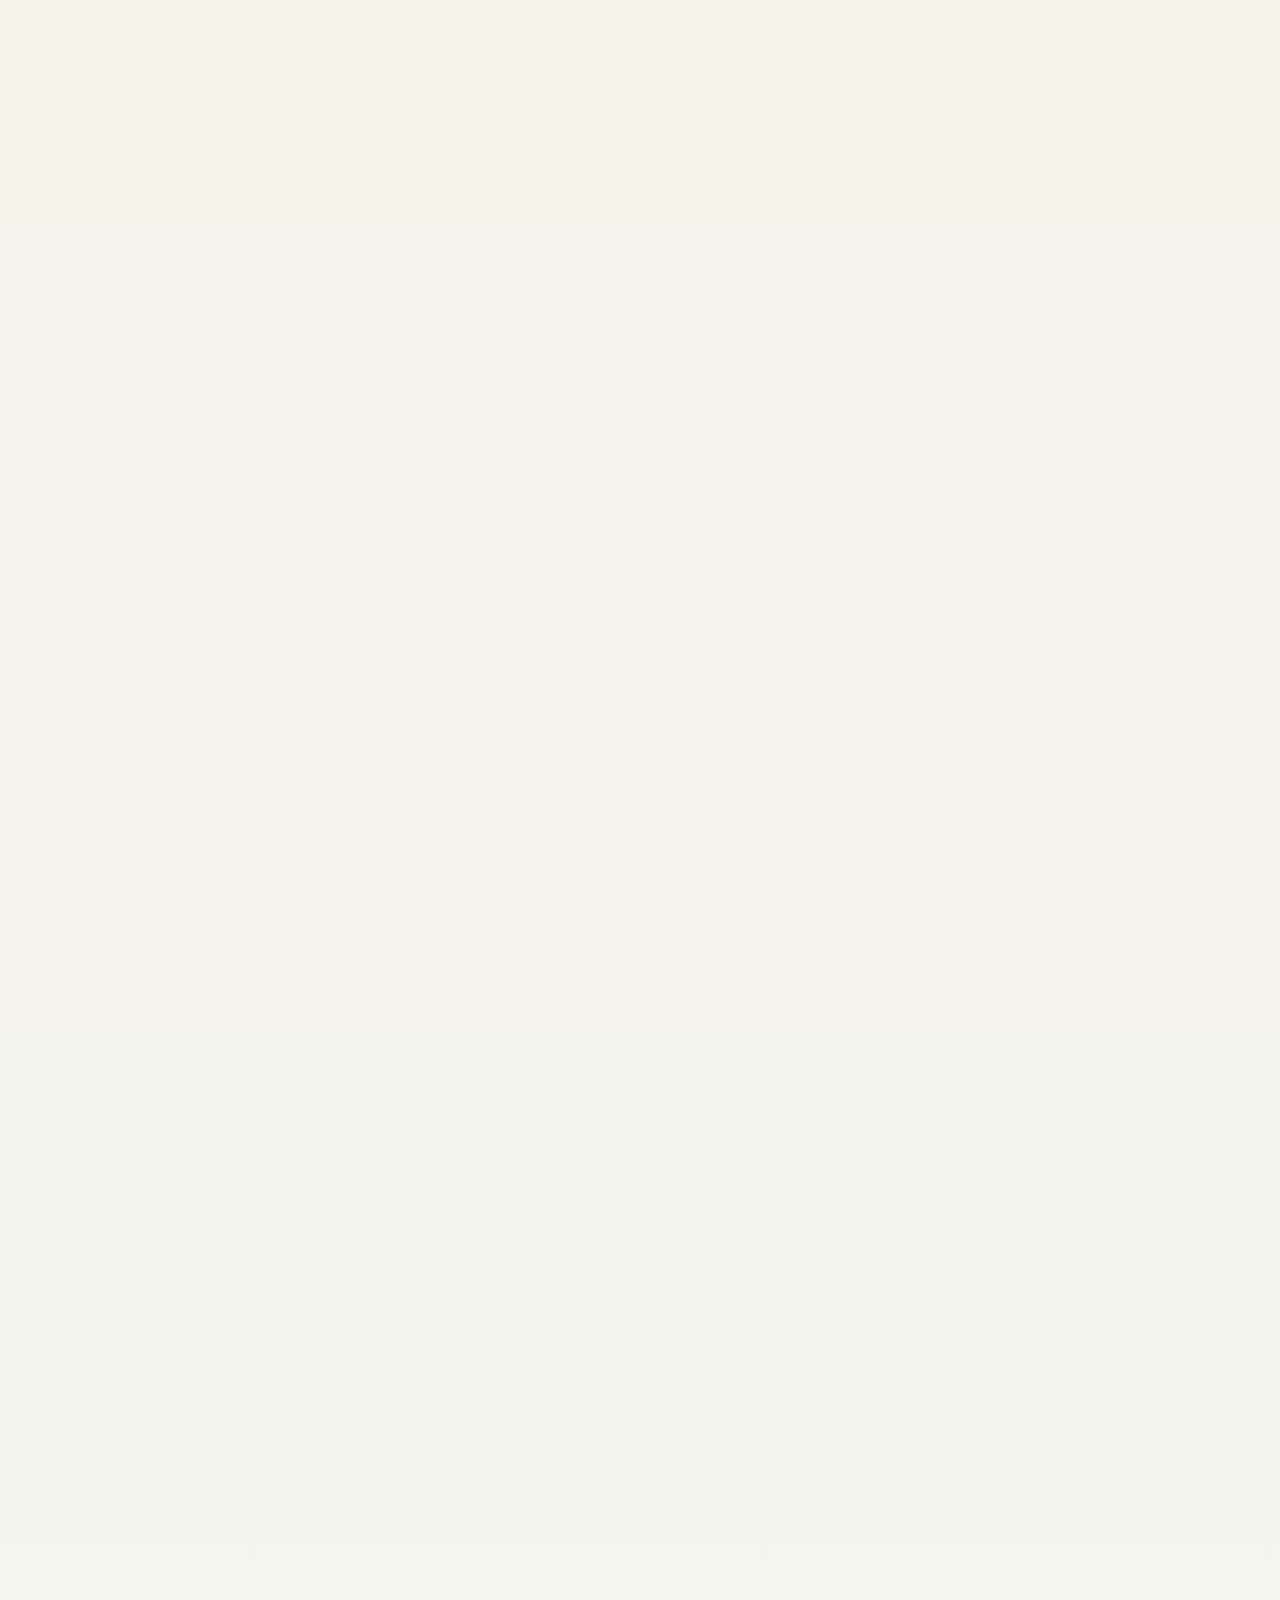
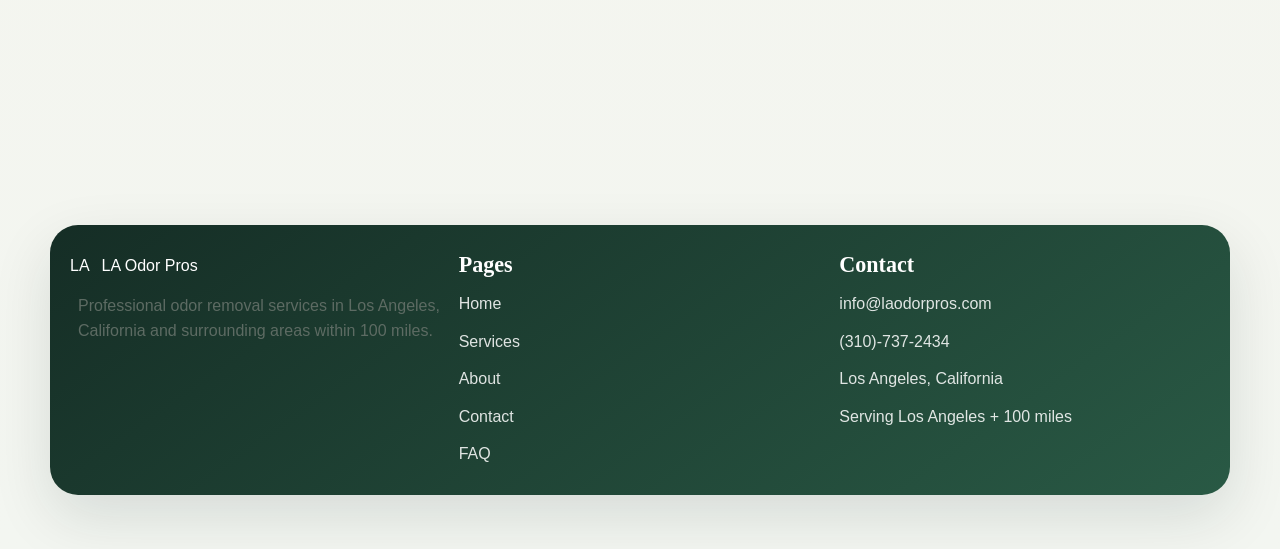
==== commit c17cc021: "Add files via upload" ====
--- a/index.html
+++ b/index.html
@@ -13,46 +13,112 @@
   <meta property="og:type" content="website">
   <meta property="og:locale" content="en_US">
   <meta name="twitter:card" content="summary">
+  <link rel="preload" as="image" href="logo.png">
   <link rel="icon" type="image/png" href="favicon.png">
   <link rel="stylesheet" href="styles.css">
   <script type="application/ld+json">
     {
       "@context": "https://schema.org",
-      "@type": "LocalBusiness",
-      "name": "LA Odor Pros",
-      "url": "https://www.laodorpros.com/",
-      "telephone": "+13107372434",
-      "email": "info@laodorpros.com",
-      "address": {
-        "@type": "PostalAddress",
-        "addressLocality": "Los Angeles",
-        "addressRegion": "CA",
-        "addressCountry": "US"
-      },
-      "areaServed": [
-        "Los Angeles",
-        "Pasadena",
-        "Glendale",
-        "Burbank",
-        "Santa Monica",
-        "Beverly Hills",
-        "Long Beach",
-        "Anaheim",
-        "Irvine",
-        "Riverside",
-        "San Bernardino",
-        "Ventura",
-        "Oxnard",
-        "Malibu"
+      "@graph": [
+        {
+          "@type": "LocalBusiness",
+          "@id": "https://www.laodorpros.com/#business",
+          "name": "LA Odor Pros",
+          "url": "https://www.laodorpros.com/",
+          "image": "https://www.laodorpros.com/logo.png",
+          "logo": "https://www.laodorpros.com/logo.png",
+          "telephone": "+13107372434",
+          "email": "info@laodorpros.com",
+          "priceRange": "$$",
+          "description": "Professional odor removal in Los Angeles for pet, real estate, smoke, marijuana, vehicle, mold, and Airbnb odor issues.",
+          "address": {
+            "@type": "PostalAddress",
+            "addressLocality": "Los Angeles",
+            "addressRegion": "CA",
+            "addressCountry": "US"
+          },
+          "areaServed": {
+            "@type": "Place",
+            "name": "Los Angeles and surrounding areas within 100 miles"
+          },
+          "knowsAbout": [
+            "Pet odor removal",
+            "Real estate odor removal",
+            "Smoke odor removal",
+            "Marijuana odor removal",
+            "Vehicle odor removal",
+            "Mold odor removal",
+            "Airbnb odor removal"
+          ],
+          "makesOffer": [
+            {
+              "@type": "Offer",
+              "itemOffered": {
+                "@type": "Service",
+                "name": "Pet Odor Removal",
+                "url": "https://www.laodorpros.com/pet-odor-removal-los-angeles"
+              }
+            },
+            {
+              "@type": "Offer",
+              "itemOffered": {
+                "@type": "Service",
+                "name": "Real Estate Odor Removal",
+                "url": "https://www.laodorpros.com/real-estate-odor-removal-los-angeles"
+              }
+            },
+            {
+              "@type": "Offer",
+              "itemOffered": {
+                "@type": "Service",
+                "name": "Smoke Odor Removal",
+                "url": "https://www.laodorpros.com/smoke-odor-removal-los-angeles"
+              }
+            },
+            {
+              "@type": "Offer",
+              "itemOffered": {
+                "@type": "Service",
+                "name": "Marijuana Odor Removal",
+                "url": "https://www.laodorpros.com/marijuana-odor-removal-los-angeles"
+              }
+            },
+            {
+              "@type": "Offer",
+              "itemOffered": {
+                "@type": "Service",
+                "name": "Vehicle Odor Removal",
+                "url": "https://www.laodorpros.com/vehicle-odor-removal-los-angeles"
+              }
+            },
+            {
+              "@type": "Offer",
+              "itemOffered": {
+                "@type": "Service",
+                "name": "Mold Odor Removal",
+                "url": "https://www.laodorpros.com/mold-odor-removal-los-angeles"
+              }
+            },
+            {
+              "@type": "Offer",
+              "itemOffered": {
+                "@type": "Service",
+                "name": "Airbnb and Short-Term Rental Odor Removal",
+                "url": "https://www.laodorpros.com/airbnb-short-term-rental-odor-removal-los-angeles"
+              }
+            }
+          ]
+        },
+        {
+          "@type": "WebSite",
+          "@id": "https://www.laodorpros.com/#website",
+          "name": "LA Odor Pros",
+          "url": "https://www.laodorpros.com/",
+          "publisher": {
+            "@id": "https://www.laodorpros.com/#business"
+          }
+        }
       ]
-    }
-  </script>
-  <script type="application/ld+json">
-    {
-      "@context": "https://schema.org",
-      "@type": "WebSite",
-      "name": "LA Odor Pros",
-      "url": "https://www.laodorpros.com/"
     }
   </script>
 </head>
@@ -60,7 +126,7 @@
   <header class="site-header">
     <div class="container nav-shell">
       <a class="brand" href="index.html" aria-label="LA Odor Pros home">
-        <img class="brand-logo" src="logo.png" alt="LA Odor Pros">
+        <img class="brand-logo" src="logo.png" alt="LA Odor Pros" width="1528" height="366" fetchpriority="high">
       </a>
       <button class="menu-toggle" type="button" data-nav-toggle aria-expanded="false" aria-controls="site-nav">Menu</button>
       <nav id="site-nav" class="nav-links" data-nav aria-label="Primary navigation">
@@ -139,7 +205,7 @@
         </div>
         <div class="grid-3">
           <article class="service-card">
-            <div class="service-image" style="background-image: url('https://images.unsplash.com/photo-1517849845537-4d257902454a?auto=format&fit=crop&w=1200&q=80');"></div>
+            <img class="service-image" src="https://images.unsplash.com/photo-1517849845537-4d257902454a?auto=format&fit=crop&w=640&q=65" srcset="https://images.unsplash.com/photo-1517849845537-4d257902454a?auto=format&fit=crop&w=480&q=60 480w, https://images.unsplash.com/photo-1517849845537-4d257902454a?auto=format&fit=crop&w=640&q=65 640w, https://images.unsplash.com/photo-1517849845537-4d257902454a?auto=format&fit=crop&w=800&q=70 800w" sizes="(max-width: 640px) 100vw, (max-width: 980px) 50vw, 33vw" alt="Pet odor removal service" width="800" height="600" loading="lazy" decoding="async">
             <div class="service-body">
               <h3>Pet Odor Removal</h3>
               <p class="muted">Target stubborn pet urine and pet-related odors at the source.</p>
@@ -147,7 +213,7 @@
             </div>
           </article>
           <article class="service-card">
-            <div class="service-image" style="background-image: url('https://images.unsplash.com/photo-1505693416388-ac5ce068fe85?auto=format&fit=crop&w=1200&q=80');"></div>
+            <img class="service-image" src="https://images.unsplash.com/photo-1505693416388-ac5ce068fe85?auto=format&fit=crop&w=640&q=65" srcset="https://images.unsplash.com/photo-1505693416388-ac5ce068fe85?auto=format&fit=crop&w=480&q=60 480w, https://images.unsplash.com/photo-1505693416388-ac5ce068fe85?auto=format&fit=crop&w=640&q=65 640w, https://images.unsplash.com/photo-1505693416388-ac5ce068fe85?auto=format&fit=crop&w=800&q=70 800w" sizes="(max-width: 640px) 100vw, (max-width: 980px) 50vw, 33vw" alt="Real estate odor removal service" width="800" height="600" loading="lazy" decoding="async">
             <div class="service-body">
               <h3>Real Estate Odor Removal</h3>
               <p class="muted">Great for listing prep, open houses, move-outs, and rental turnovers.</p>
@@ -155,7 +221,7 @@
             </div>
           </article>
           <article class="service-card">
-            <div class="service-image" style="background-image: url('https://images.unsplash.com/photo-1484154218962-a197022b5858?auto=format&fit=crop&w=1200&q=80');"></div>
+            <img class="service-image" src="https://images.unsplash.com/photo-1484154218962-a197022b5858?auto=format&fit=crop&w=640&q=65" srcset="https://images.unsplash.com/photo-1484154218962-a197022b5858?auto=format&fit=crop&w=480&q=60 480w, https://images.unsplash.com/photo-1484154218962-a197022b5858?auto=format&fit=crop&w=640&q=65 640w, https://images.unsplash.com/photo-1484154218962-a197022b5858?auto=format&fit=crop&w=800&q=70 800w" sizes="(max-width: 640px) 100vw, (max-width: 980px) 50vw, 33vw" alt="Smoke odor removal service" width="800" height="600" loading="lazy" decoding="async">
             <div class="service-body">
               <h3>Smoke Odor Removal</h3>
               <p class="muted">For cigarette, cigar, and long-term smoke exposure.</p>
@@ -163,7 +229,7 @@
             </div>
           </article>
           <article class="service-card">
-            <div class="service-image" style="background-image: url('https://images.unsplash.com/photo-1603909223429-69bb7101f420?auto=format&fit=crop&w=1200&q=80');"></div>
+            <img class="service-image" src="https://images.unsplash.com/photo-1603909223429-69bb7101f420?auto=format&fit=crop&w=640&q=65" srcset="https://images.unsplash.com/photo-1603909223429-69bb7101f420?auto=format&fit=crop&w=480&q=60 480w, https://images.unsplash.com/photo-1603909223429-69bb7101f420?auto=format&fit=crop&w=640&q=65 640w, https://images.unsplash.com/photo-1603909223429-69bb7101f420?auto=format&fit=crop&w=800&q=70 800w" sizes="(max-width: 640px) 100vw, (max-width: 980px) 50vw, 33vw" alt="Marijuana odor removal service" width="800" height="600" loading="lazy" decoding="async">
             <div class="service-body">
               <h3>Marijuana Odor Removal</h3>
               <p class="muted">Professional help for persistent cannabis smells.</p>
@@ -171,7 +237,7 @@
             </div>
           </article>
           <article class="service-card">
-            <div class="service-image" style="background-image: url('https://images.unsplash.com/photo-1494976388531-d1058494cdd8?auto=format&fit=crop&w=1200&q=80');"></div>
+            <img class="service-image" src="https://images.unsplash.com/photo-1494976388531-d1058494cdd8?auto=format&fit=crop&w=640&q=65" srcset="https://images.unsplash.com/photo-1494976388531-d1058494cdd8?auto=format&fit=crop&w=480&q=60 480w, https://images.unsplash.com/photo-1494976388531-d1058494cdd8?auto=format&fit=crop&w=640&q=65 640w, https://images.unsplash.com/photo-1494976388531-d1058494cdd8?auto=format&fit=crop&w=800&q=70 800w" sizes="(max-width: 640px) 100vw, (max-width: 980px) 50vw, 33vw" alt="Vehicle odor removal service" width="800" height="600" loading="lazy" decoding="async">
             <div class="service-body">
               <h3>Vehicle Odor Removal</h3>
               <p class="muted">For cars, SUVs, trucks, fleets, and work vehicles.</p>
@@ -179,7 +245,7 @@
             </div>
           </article>
           <article class="service-card">
-            <div class="service-image" style="background-image: url('https://images.unsplash.com/photo-1581578731548-c64695cc6952?auto=format&fit=crop&w=1200&q=80');"></div>
+            <img class="service-image" src="https://images.unsplash.com/photo-1581578731548-c64695cc6952?auto=format&fit=crop&w=640&q=65" srcset="https://images.unsplash.com/photo-1581578731548-c64695cc6952?auto=format&fit=crop&w=480&q=60 480w, https://images.unsplash.com/photo-1581578731548-c64695cc6952?auto=format&fit=crop&w=640&q=65 640w, https://images.unsplash.com/photo-1581578731548-c64695cc6952?auto=format&fit=crop&w=800&q=70 800w" sizes="(max-width: 640px) 100vw, (max-width: 980px) 50vw, 33vw" alt="Mold odor removal service" width="800" height="600" loading="lazy" decoding="async">
             <div class="service-body">
               <h3>Mold Odor Removal</h3>
               <p class="muted">Reduce musty and mold-related odors in homes and businesses.</p>
@@ -187,7 +253,7 @@
             </div>
           </article>
           <article class="service-card">
-            <div class="service-image" style="background-image: url('https://images.unsplash.com/photo-1505691938895-1758d7feb511?auto=format&fit=crop&w=1200&q=80');"></div>
+            <img class="service-image" src="https://images.unsplash.com/photo-1505691938895-1758d7feb511?auto=format&fit=crop&w=640&q=65" srcset="https://images.unsplash.com/photo-1505691938895-1758d7feb511?auto=format&fit=crop&w=480&q=60 480w, https://images.unsplash.com/photo-1505691938895-1758d7feb511?auto=format&fit=crop&w=640&q=65 640w, https://images.unsplash.com/photo-1505691938895-1758d7feb511?auto=format&fit=crop&w=800&q=70 800w" sizes="(max-width: 640px) 100vw, (max-width: 980px) 50vw, 33vw" alt="Airbnb odor removal service" width="800" height="600" loading="lazy" decoding="async">
             <div class="service-body">
               <h3>Airbnb Odor Removal</h3>
               <p class="muted">Fast odor reset for Airbnb and short-term rental turnovers.</p>
--- a/styles.css
+++ b/styles.css
@@ -57,7 +57,6 @@
   position: sticky;
   top: 0;
   z-index: 20;
-  backdrop-filter: blur(16px);
   background: rgba(247, 242, 232, 0.82);
   border-bottom: 1px solid rgba(22, 58, 47, 0.08);
   transition: background-color 0.35s ease, box-shadow 0.35s ease, border-color 0.35s ease;
@@ -391,7 +390,6 @@
   border-radius: 50%;
   background: rgba(232, 217, 187, 0.16);
   filter: blur(8px);
-  animation: driftOrb 10s ease-in-out infinite alternate;
 }
 
 .hero-panel::before,
@@ -405,7 +403,6 @@
   border-radius: 50%;
   background: radial-gradient(circle, rgba(255, 255, 255, 0.15), transparent 68%);
   filter: blur(4px);
-  animation: driftOrb 12s ease-in-out infinite alternate-reverse;
   z-index: -1;
 }
 
@@ -438,6 +435,11 @@
   padding: 36px 0;
 }
 
+main > section:not(:first-of-type) {
+  content-visibility: auto;
+  contain-intrinsic-size: 1px 760px;
+}
+
 .section-head {
   margin-bottom: 28px;
 }
@@ -458,9 +460,10 @@
 .service-image,
 .card img,
 .contact-image {
+  width: 100%;
+  height: auto;
   aspect-ratio: 4 / 3;
-  background-size: cover;
-  background-position: center;
+  object-fit: cover;
   transition: transform 0.6s var(--ease-out-soft), filter 0.6s ease;
 }
 
@@ -784,16 +787,6 @@
   }
 }
 
-@keyframes driftOrb {
-  from {
-    transform: translate3d(-10px, -8px, 0) scale(0.96);
-  }
-
-  to {
-    transform: translate3d(18px, 14px, 0) scale(1.08);
-  }
-}
-
 .footer-card h3,
 .footer-card .brand {
   color: #fff;
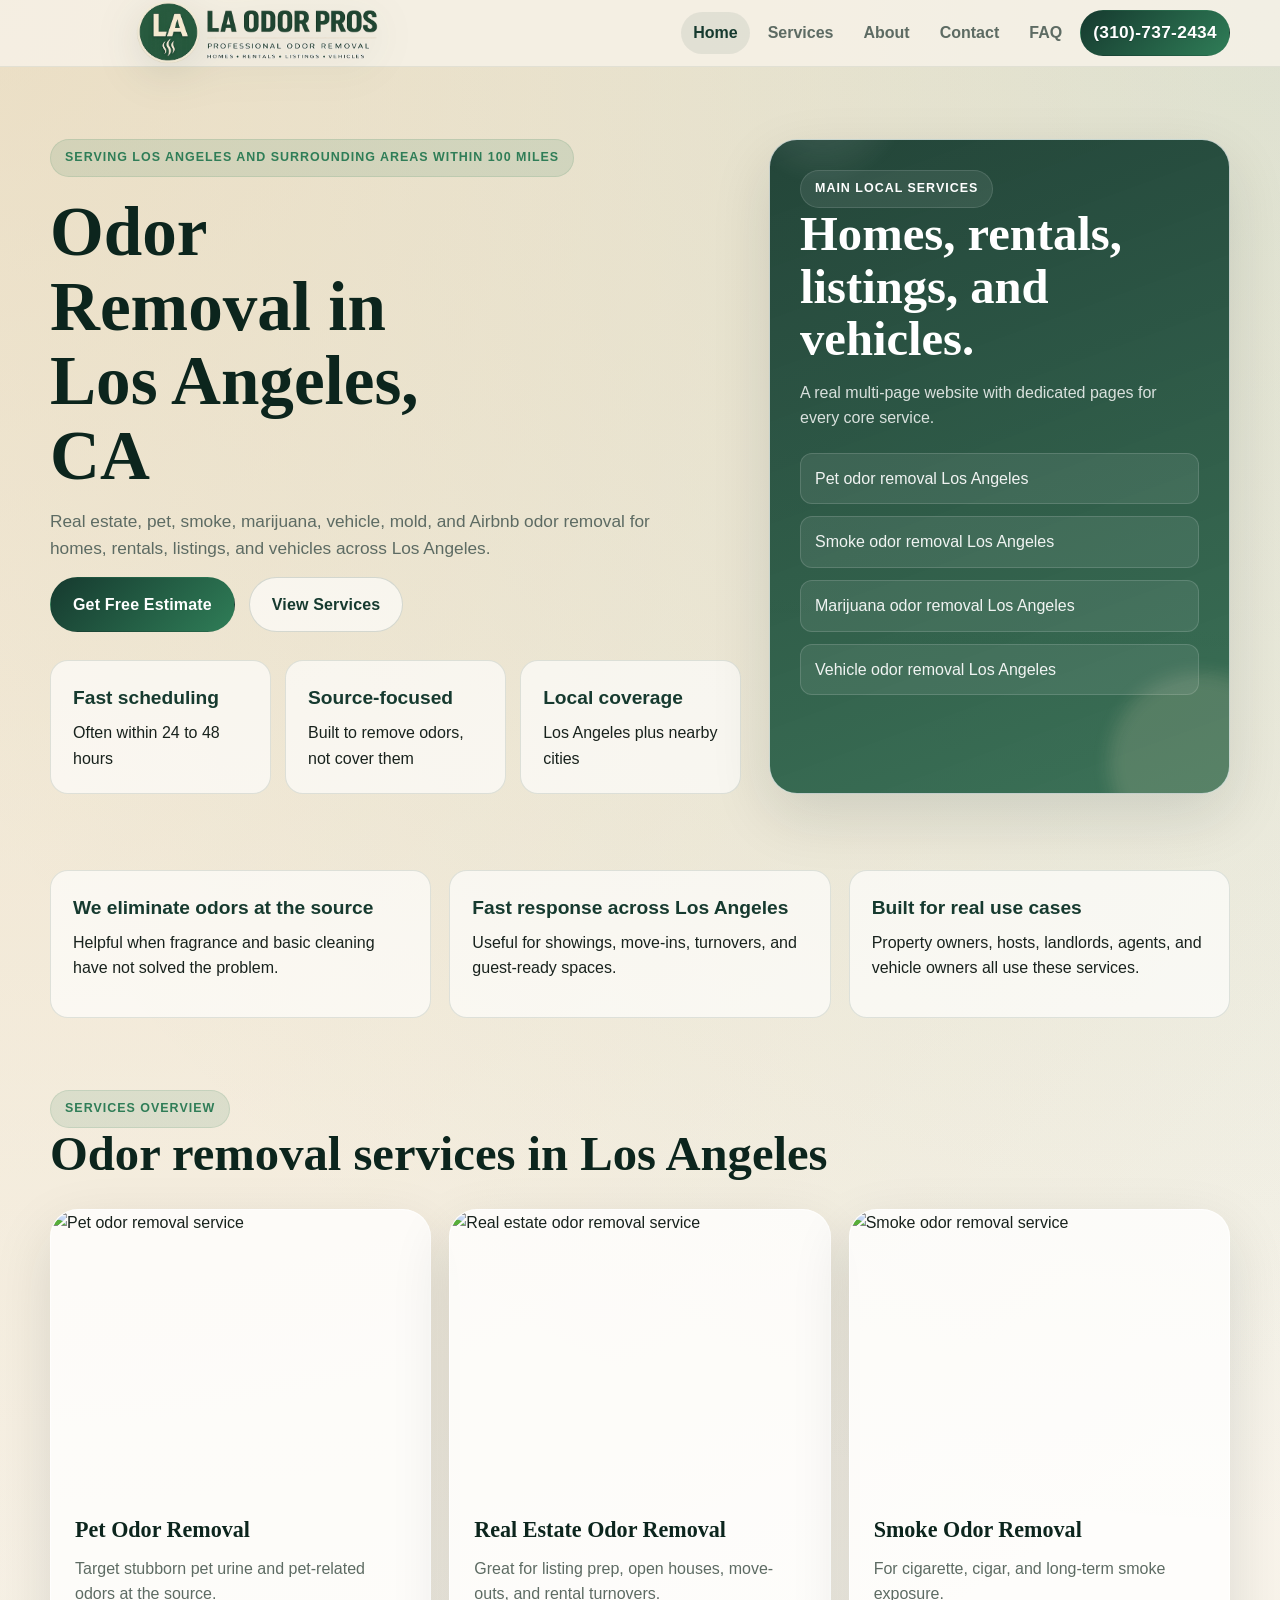
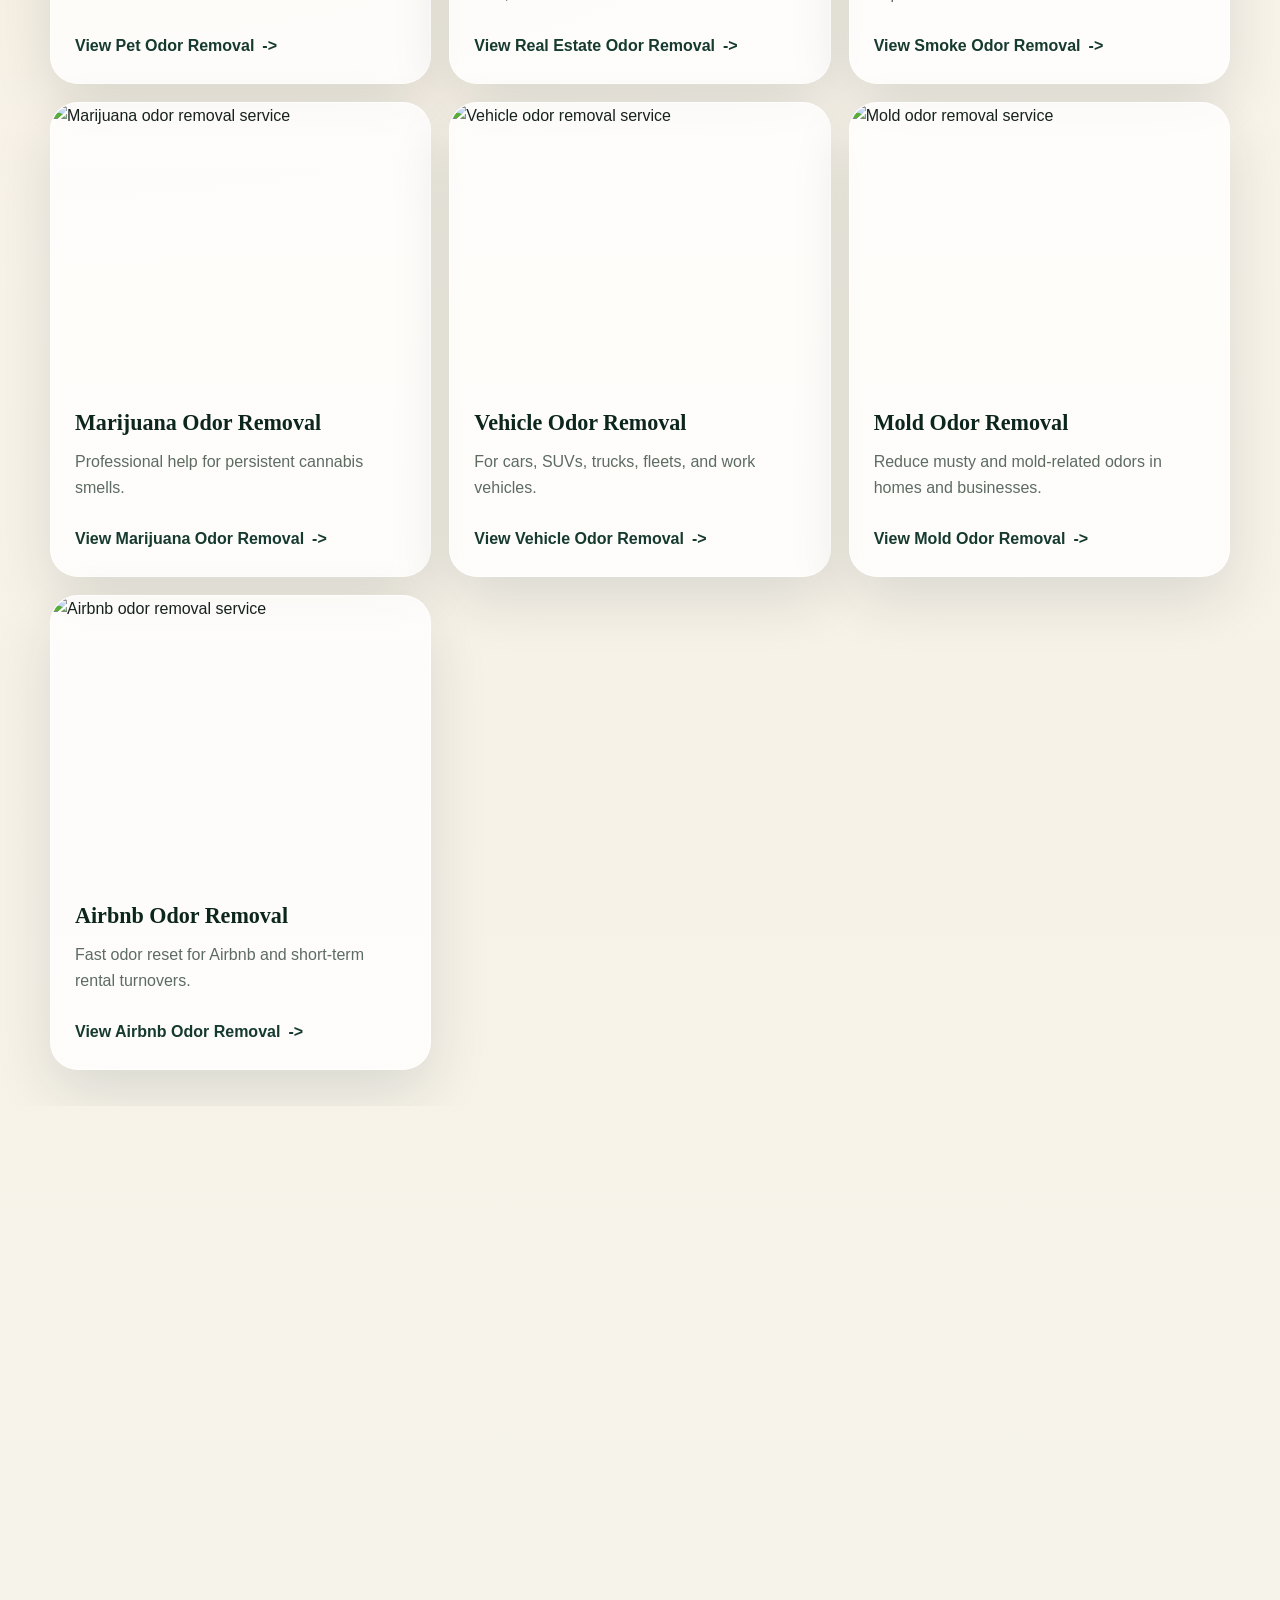
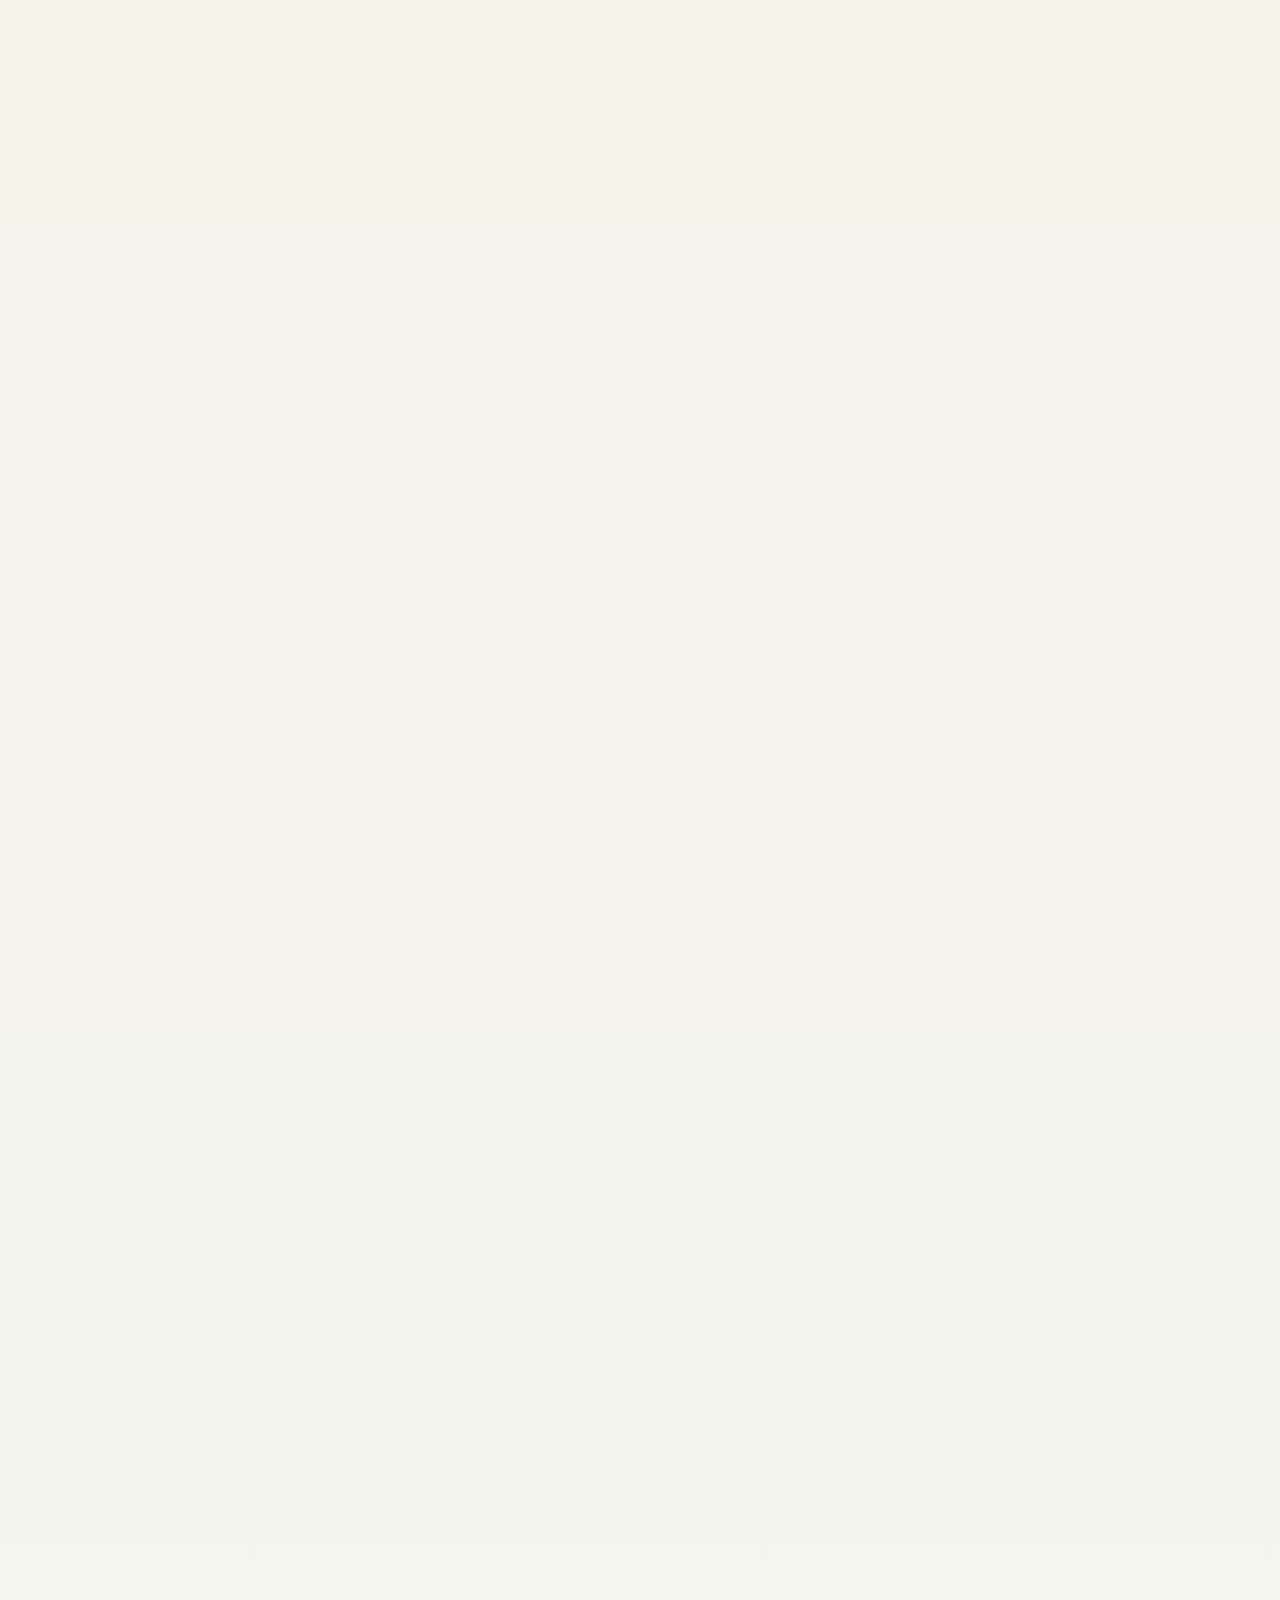
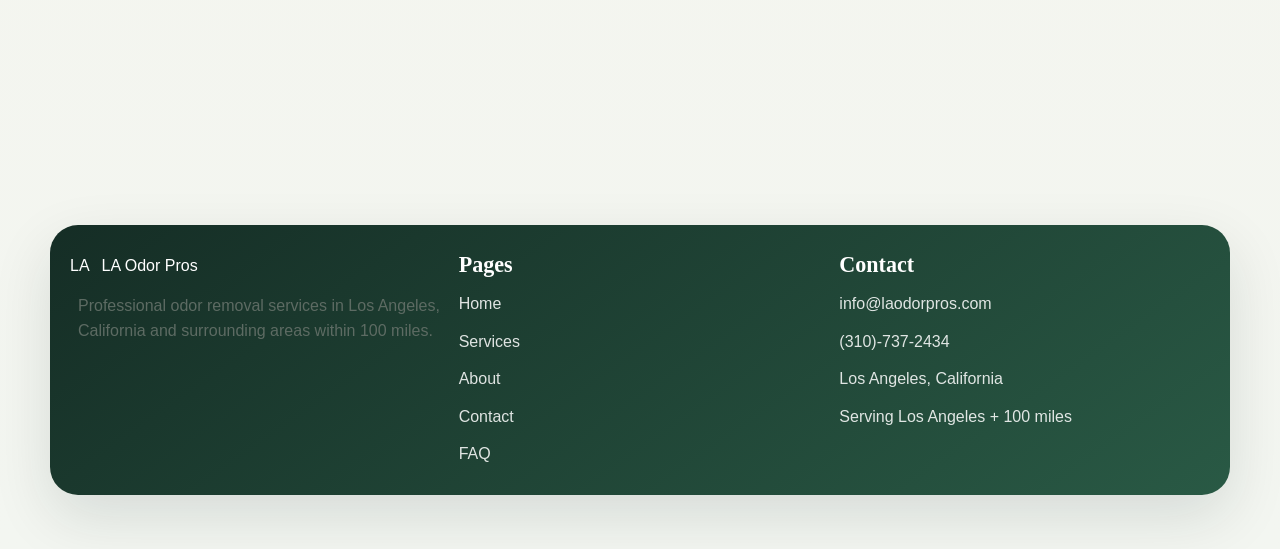
==== commit ff497861: "Add files via upload" ====
--- a/index.html
+++ b/index.html
@@ -209,7 +209,7 @@
             <div class="service-body">
               <h3>Pet Odor Removal</h3>
               <p class="muted">Target stubborn pet urine and pet-related odors at the source.</p>
-              <a class="service-link" href="pet-odor-removal-los-angeles.html">Learn more</a>
+              <a class="service-link" href="pet-odor-removal-los-angeles.html">View Pet Odor Removal</a>
             </div>
           </article>
           <article class="service-card">
@@ -217,7 +217,7 @@
             <div class="service-body">
               <h3>Real Estate Odor Removal</h3>
               <p class="muted">Great for listing prep, open houses, move-outs, and rental turnovers.</p>
-              <a class="service-link" href="real-estate-odor-removal-los-angeles.html">Learn more</a>
+              <a class="service-link" href="real-estate-odor-removal-los-angeles.html">View Real Estate Odor Removal</a>
             </div>
           </article>
           <article class="service-card">
@@ -225,7 +225,7 @@
             <div class="service-body">
               <h3>Smoke Odor Removal</h3>
               <p class="muted">For cigarette, cigar, and long-term smoke exposure.</p>
-              <a class="service-link" href="smoke-odor-removal-los-angeles.html">Learn more</a>
+              <a class="service-link" href="smoke-odor-removal-los-angeles.html">View Smoke Odor Removal</a>
             </div>
           </article>
           <article class="service-card">
@@ -233,7 +233,7 @@
             <div class="service-body">
               <h3>Marijuana Odor Removal</h3>
               <p class="muted">Professional help for persistent cannabis smells.</p>
-              <a class="service-link" href="marijuana-odor-removal-los-angeles.html">Learn more</a>
+              <a class="service-link" href="marijuana-odor-removal-los-angeles.html">View Marijuana Odor Removal</a>
             </div>
           </article>
           <article class="service-card">
@@ -241,7 +241,7 @@
             <div class="service-body">
               <h3>Vehicle Odor Removal</h3>
               <p class="muted">For cars, SUVs, trucks, fleets, and work vehicles.</p>
-              <a class="service-link" href="vehicle-odor-removal-los-angeles.html">Learn more</a>
+              <a class="service-link" href="vehicle-odor-removal-los-angeles.html">View Vehicle Odor Removal</a>
             </div>
           </article>
           <article class="service-card">
@@ -249,7 +249,7 @@
             <div class="service-body">
               <h3>Mold Odor Removal</h3>
               <p class="muted">Reduce musty and mold-related odors in homes and businesses.</p>
-              <a class="service-link" href="mold-odor-removal-los-angeles.html">Learn more</a>
+              <a class="service-link" href="mold-odor-removal-los-angeles.html">View Mold Odor Removal</a>
             </div>
           </article>
           <article class="service-card">
@@ -257,7 +257,7 @@
             <div class="service-body">
               <h3>Airbnb Odor Removal</h3>
               <p class="muted">Fast odor reset for Airbnb and short-term rental turnovers.</p>
-              <a class="service-link" href="airbnb-short-term-rental-odor-removal-los-angeles.html">Learn more</a>
+              <a class="service-link" href="airbnb-short-term-rental-odor-removal-los-angeles.html">View Airbnb Odor Removal</a>
             </div>
           </article>
         </div>
